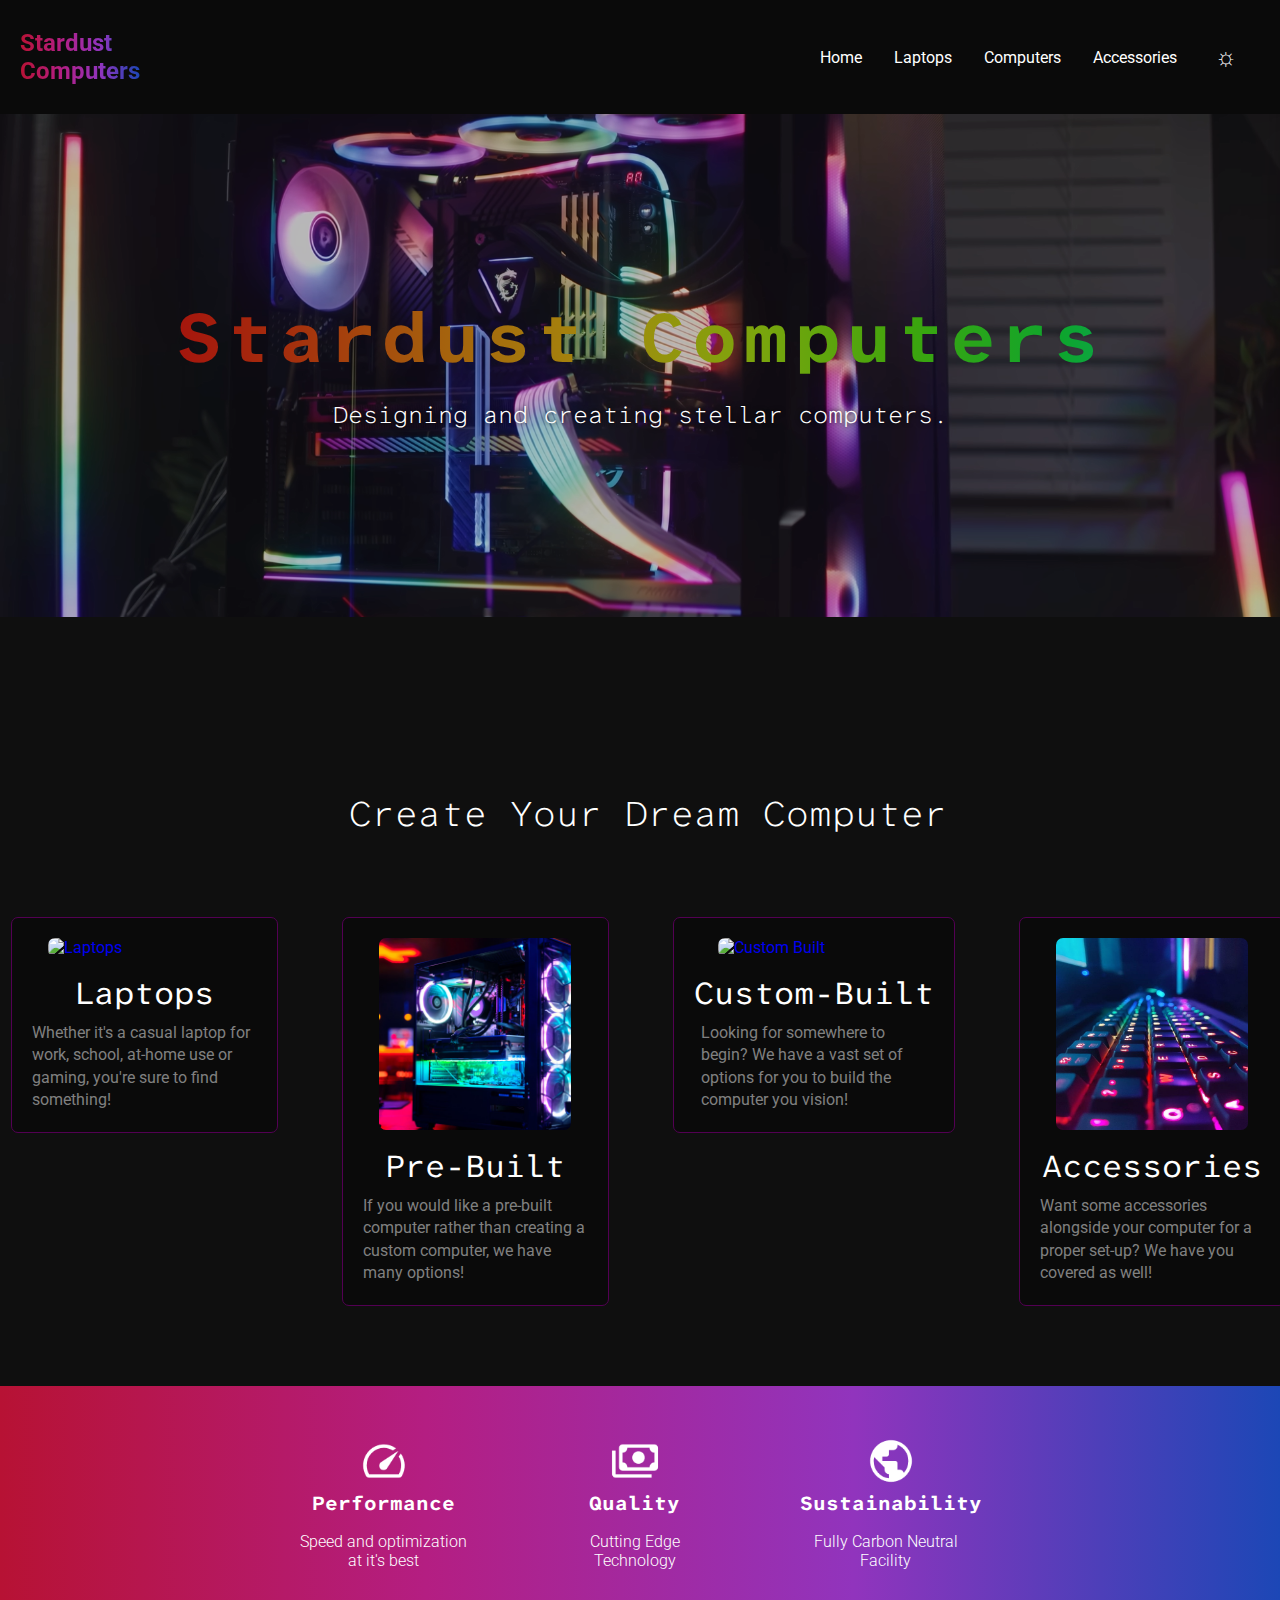
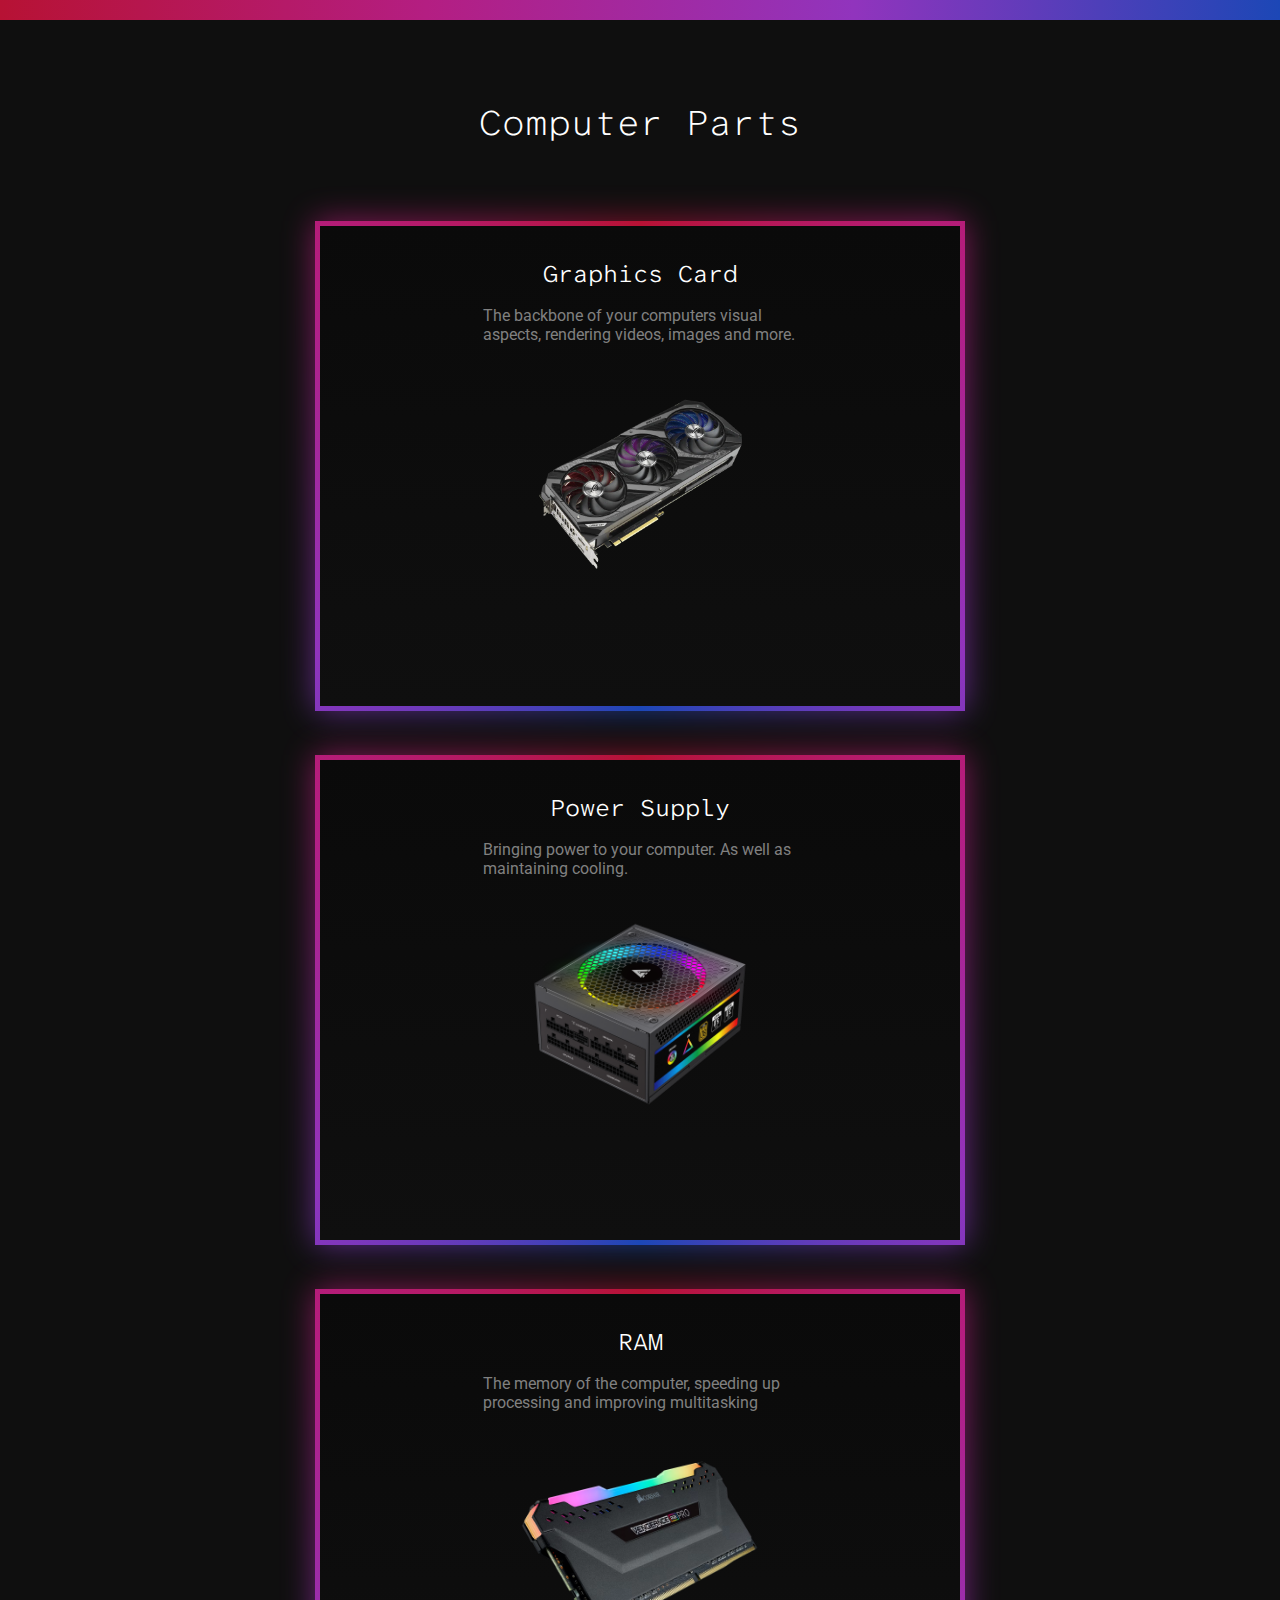
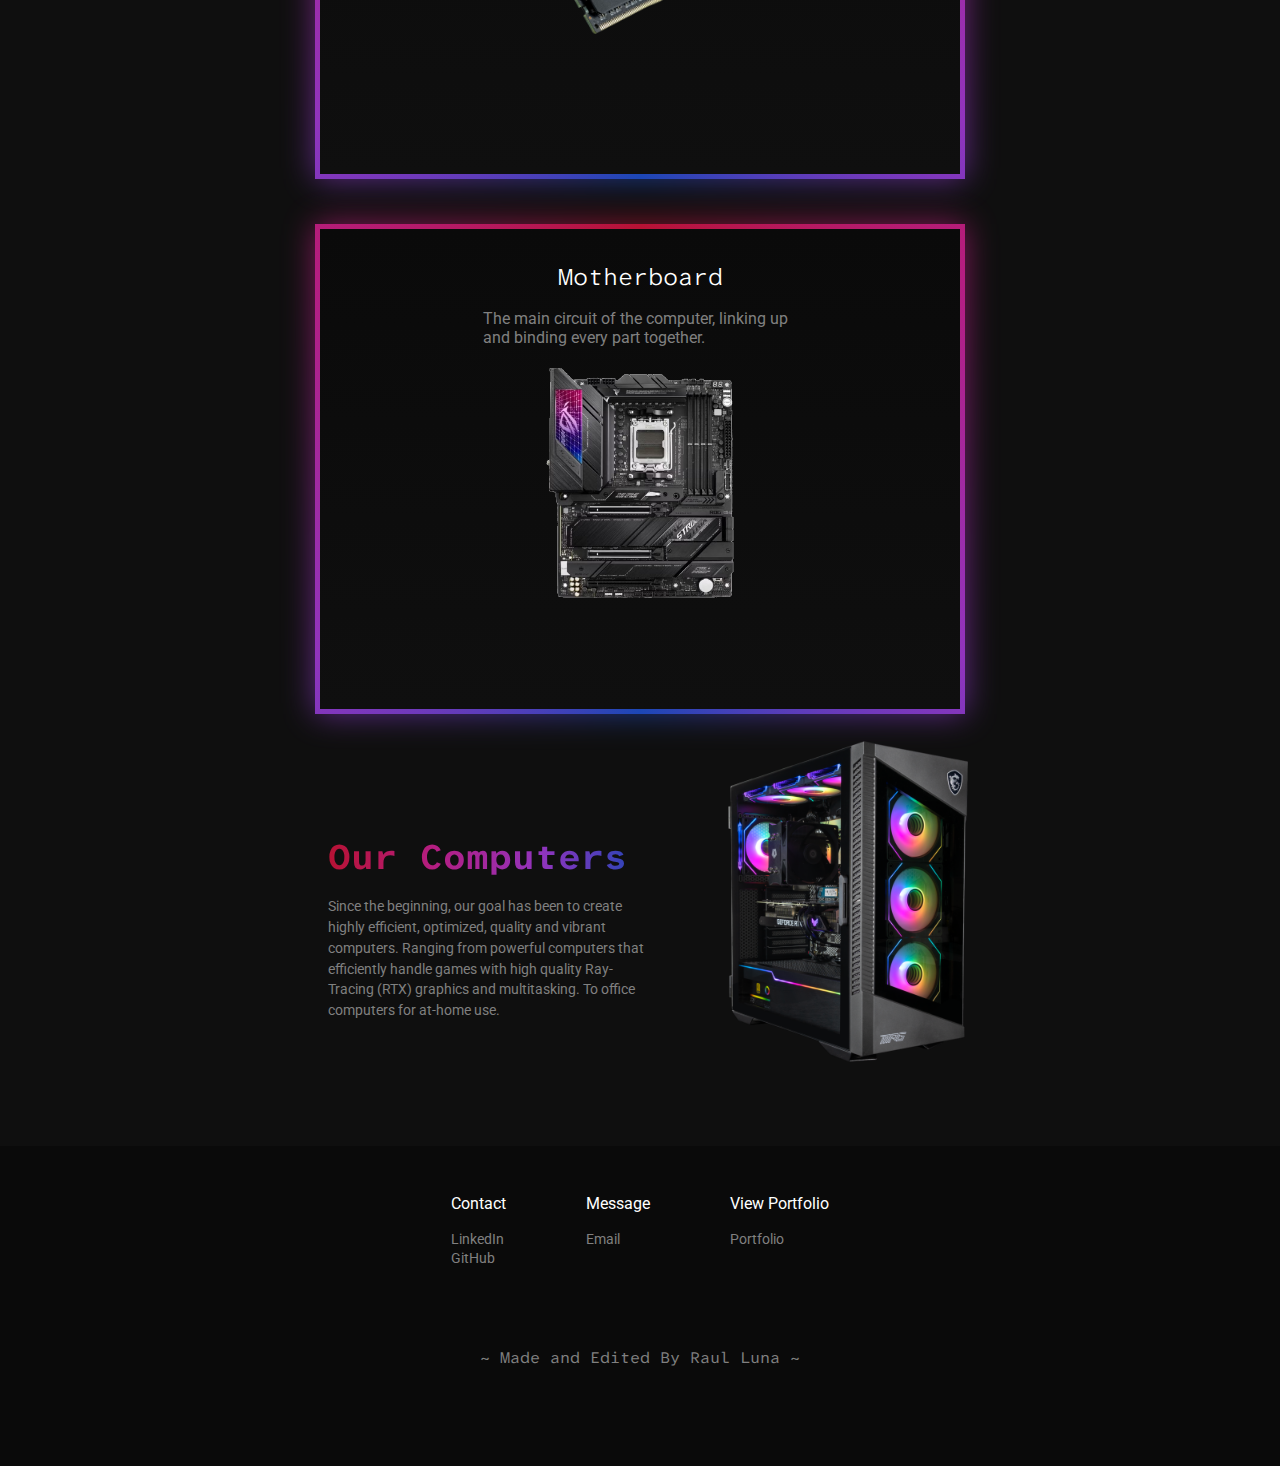
==== index.html @ 7d486e7d "Update index.html" ====
<!DOCTYPE html>
<html lang="en">
<head>
    <meta charset="UTF-8">
    <meta name="viewport" content="width=device-width, initial-scale=1.0">
    <title>Stardust Computers - Home</title>
    <link rel="icon" href="images/stardustLogo.png">
    <link rel="stylesheet" href="stylesheets/style.css">
    <link rel="stylesheet" href="stylesheets/mobile-nav.css">
    <link rel="stylesheet" href="stylesheets/header.css">
    <link rel="stylesheet" href="stylesheets/hero.css">
    <link rel="stylesheet" href="stylesheets/parts.css">
    <link rel="stylesheet" href="stylesheets/create.css">
    <link rel="stylesheet" href="stylesheets/preview.css">
    <link rel="stylesheet" href="stylesheets/footer.css">
</head>
<body>
    <header class="header">
        <h1 class="txt-rgb" id="header-title">Stardust<br>Computers</h1>
        <nav class="navbar">
            <ul class="header-menu">
                <li><a class="header-link" href="index.html">Home</a></li>
                <li><a class="header-link" href="laptops.html">Laptops</a></li>
                <li><a class="header-link" href="computers.html">Computers</a></li>
                <li><a class="header-link" href="accessories.html">Accessories</a></li>
                <li title="Change Theme!">
                    <button class="theme-toggle" id="sun">☼</button>
                </li>
            </ul>
            <button id="header-bars" class="remove-btn">☰</button>
        </nav>
    </header> 
    <!-- Movile Navigation -->
    <div id="mobile-nav">
        <nav>
            <ul id="mobile-nav-menu">
                <li><a class="mobile-link" href="index.html">Home</a></li><hr>
                <li><a class="mobile-link" href="laptops.html">Laptops</a></li><hr>
                <li><a class="mobile-link" href="computers.html">Computers</a></li><hr>
                <li><a class="mobile-link" href="accessories.html">Accessories</a></li>
                <hr>
                <li title="Change Theme!">
                    <button class="theme-toggle" id="sun"><svg
                    xmlns="http://www.w3.org/2000/svg" height="40px" viewBox="0 -960
                    960 960" width="40px" fill="#797979"><path
                    d="M446.67-806.67V-920h66.66v113.33h-66.66Zm0
                    766.67v-113.33h66.66V-40h-66.66Zm360-406.67v-66.66H920v66.66H806.67Zm-766.67
                    0v-66.66h113.33v66.66H40Zm704-250.66-47.33-47.34 67.33-68
                    48 48-68 67.34Zm-548 550-48-48 68-67.34 47.33 47.34-67.33 68Zm568
                    0-67.33-68L744-262.67l68 67.34-48 48Zm-548-550-68-67.34 48-48 67.33
                    68L216-697.33ZM479.88-250Q384-250 317-317.12t-67-163Q250-576
                    317.12-643t163-67Q576-710 643-642.88t67 163Q710-384 642.88-317t-163
                    67Zm.08-66.67q68.37 0 115.87-47.45 47.5-47.46 47.5-115.84
                    0-68.37-47.45-115.87-47.46-47.5-115.84-47.5-68.37 0-115.87 47.45-47.5
                    47.46-47.5 115.84 0 68.37 47.45 115.87 47.46 47.5 115.84
                    47.5ZM480-480Z"/></svg></button>
                </li>
            </ul>
        </nav>
    </div>
    <!-- End of Movile Navigation -->
    <main>
        <section class="hero">
            <div class="img-container">
                <img id="hero-img" src="images/stardustHeroBg.png"
                src="Stardust Hero Background">
                <h1 id="hero-title" class="txt-rgb">Stardust Computers</h1> 
            </div>
            <h3 id="hero-desc">Designing and creating stellar computers.</h3>
        </section>
        <section class="create container section">
            <h1 id="create-title">Create Your Dream Computer</h1>
            <div class="create-container">
                <a class="links" href="laptops.html">
                    <div class="create-cards">
                        <img class="create-img" src="images/laptops.png" alt="Laptops">
                        <h1 class="create-title">Laptops</h1>
                        <p class="create-desc">Whether it's a casual laptop for work,
                        school, at-home use or gaming, you're sure to find something!</p>
                    </div>
                </a>
                <a class="links" href="computers.html">
                    <div class="create-cards">
                        <img class="create-img" src="images/prebuilts.jpg" alt="Pre
                        Builts">
                        <h1 class="create-title">Pre-Built</h1>
                        <p class="create-desc">If you would like a pre-built computer
                        rather than creating a custom computer, we have many options!
                        </p>
                    </div>
                </a>
                <a class="links" href="computers.html">
                    <div class="create-cards">
                        <img class="create-img" src="images/customBuilt.png"
                        alt="Custom Built">
                        <h1 class="create-title">Custom-Built</h1>
                        <p class="create-desc">Looking for somewhere to begin? We have a
                        vast set of options for you to build the computer you vision!
                        </p>
                    </div>
                </a>
                <a class="links" href="accessories.html">
                    <div class="create-cards">
                        <img class="create-img" src="images/accessories.jpg"
                        alt="Accessories">
                        <h1 class="create-title">Accessories</h1>
                        <p class="create-desc">Want some accessories alongside your
                        computer for a proper set-up? We have you covered as well!
                        </p>
                    </div>
                </a>
            </div>
        </section>
        <div class="rbg-bar">
            <div class="rgb-container">
                <img src="icons/speed_35dp_WHITE_FILL0_wght400_GRAD0_opsz40.png"
                alt="Speed Icon">
                <h1 class="rgb-bar-title">Performance</h1>
                <p class="rgb-bar-desc">Speed and optimization at it's best</p>
            </div>
            <div class="rgb-container">
                <img src="icons/payments_35dp_WHITE_FILL0_wght400_GRAD0_opsz40.png"
                alt="Dollars Icon">
                <h1 class="rgb-bar-title">Quality</h1>
                <p class="rgb-bar-desc">Cutting Edge Technology</p>
            </div>
            <div class="rgb-container">
                <img src="icons/public_35dp_WHITE_FILL0_wght400_GRAD0_opsz40.png"
                alt="Earth Icon">
                <h1 class="rgb-bar-title">Sustainability</h1>
                <p class="rgb-bar-desc">Fully Carbon Neutral Facility</p>
            </div>
        </div>
        <h1 id="parts-title">Computer Parts</h1>
        <div class="center">
            <div id="parts-container">
                <div class="card" id="card-one"> 
                    <div class="parts-cards">
                        <h1 class="parts-titles">Graphics Card</h1>
                        <p class="parts-descr">The backbone of your computers visual
                        aspects, rendering videos, images and more.</p>
                        <img class="home-img" src="images/homeGraphicsCard.png" alt="Home
                        Graphics Card">
                    </div>        
                </div>
                <div class="card" id="card-two"> 
                    <div class="parts-cards">
                        <h1 class="parts-titles">Power Supply</h1>
                        <p class="parts-descr">Bringing power to your computer. As well
                        as maintaining cooling.</p>
                        <img class="home-img" src="images/homePowerSupply.png" alt="Home
                        Power Supply">
                    </div>
                </div>
                <div class="card" id="card-three"> 
                    <div class="parts-cards">
                        <h1 class="parts-titles">RAM</h1>
                        <p class="parts-descr">The memory of the computer, speeding up
                        processing and improving multitasking</p>
                        <img class="home-img" src="images/homeRam.png" alt="Home Ram">
                    </div>
                </div>
                <div class="card" id="card-four">
                    <div class="parts-cards">
                        <h1 class="parts-titles">Motherboard</h1>
                        <p class="parts-descr">The main circuit of the computer, linking
                        up and binding every part together.</p>
                        <img class="home-img" src="images/homeMotherboard.png" alt="Home
                        Graphics Card">
                    </div>
                </div>
            </div>
        </div>
        <section class="preview container section">
            <div id="preview-center">
                <div>
                    <h1 id="preview-title" class="txt-rgb">Our Computers</h1>
                    <p id="preview-desc">Since the beginning, our goal has been to create
                    highly efficient, optimized, quality and vibrant computers. Ranging
                    from powerful computers that efficiently handle games with high
                    quality Ray-Tracing (RTX) graphics and multitasking. To office
                    computers for at-home use.
                    </p>
                </div>
                <div id="three">
                    <img id="pc-preview" src="images/preBuiltPC2.png" alt="Startdust PC">
                </div>
            </div>
        </section>
    </main>
    <footer class="footer section">
        <div id="footer-container">
            <div class="footer-links">
                <h1 id="footer-title">Contact</h1>
                <a class="link" href="https://www.linkedin.com/in/raul-luna-249325329/"
                target="_blank">
                LinkedIn</a><br>
                <a class="link" href="https://github.com/Nero1889" target="_blank">
                GitHub</a><br>
            </div>
            <div class="footer-links">
                <h1 id="footer-title">Message</h1>
                <a class="link" href="mailto:mceclipse1889@gmail.com">Email</a>
            </div>
            <div class="footer-links">
                <h1 id="footer-title">View Portfolio</h1>
                <a class="link" href="https://nero1889.github.io/Personal-Portfolio/" 
                target="_blank">
                Portfolio</a>
            </div>
        </div>
        <h1 id="footer-creator">~ Made and Edited By Raul Luna ~</h1>
        <script src="js-docs/main.js"></script>
    </footer>
</body>
</html>
---- stylesheets/style.css ----
@import url('https://fonts.googleapis.com/css2?family=Comfortaa:wght@300..700&family=Dosis:wght@200..800&family=Press+Start+2P&family=Roboto:ital,wght@0,100;0,300;0,400;0,500;0,700;0,900;1,100;1,300;1,400;1,500;1,700;1,900&display=swap');
@import url('https://fonts.googleapis.com/css2?family=Anton&family=Atkinson+Hyperlegible+Mono:ital,wght@0,200..800;1,200..800&family=Comfortaa:wght@300..700&family=DM+Serif+Text:ital@0;1&family=Dosis:wght@200..800&family=Montserrat:ital,wght@0,100..900;1,100..900&family=Poppins:ital,wght@0,100;0,200;0,300;0,400;0,500;0,600;0,700;0,800;0,900;1,100;1,200;1,300;1,400;1,500;1,600;1,700;1,800;1,900&family=Press+Start+2P&family=Roboto+Condensed:ital,wght@0,100..900;1,100..900&family=Roboto:ital,wght@0,100;0,300;0,400;0,500;0,700;0,900;1,100;1,300;1,400;1,500;1,700;1,900&display=swap');
* {
    margin: 0;
}
:root {
    /* Color Theme */
    --txt: white;
    --drk-bg-color: #0f0f0f;
    --card: #0a0a0a;
    
    /* Sizes */
    --size-xss: 0.5rem;
    --size-xs: 0.75rem;
    --size-sm: 0.875rem;
    --size-base: 1rem;
    --size-lg: 1.125rem;
    --size-xl: 1.25rem;
    --size-2xl: 1.5rem;
    --size-3xl: 1.875rem;
    --size-4xl: 2.25rem;
    --size-5xl: 3rem;
    --size-6xl: 3.75rem;
    --size-7xl: 4.5rem;
    --size-8xl: 6rem;
    --size-9xl: 8rem;
    --size-10xl: 10rem;
}
.light-mode {
    --drk-bg-color: #f0f0f0;
    --txt: #0f0f0f;
    --card: white;
}
html {
    scroll-behavior: smooth;
}
body {
    background-color: var(--drk-bg-color);
    font-family: "Roboto", Arial, Helvetica, sans-serif;
    color: var(--primary-txt);
}
.search-engine {
    padding: 7px;
    border-radius: 25px;
    border: none;
    margin-top: 2rem;
}
img, picture, video, canvas, svg {
    max-width: 100%;
    user-select: none;
}
.container {
    width: 100%;
    margin-left: auto;
    margin-right: auto;
    padding-left: 0.5rem;
    padding-right: 0.5rem;
    /* border: 1px solid #b71234; */
    /* The CSS rule above is ONLY for
    viewing the container class! */
}
.section {
    margin-top: 5rem;
}
.txt-rgb {
    background: linear-gradient(to right, #b71234,
    #b41e82, #9134bd, #1c47b6, #9134bd, #b41e82,
    #b71234);
    background-size: 200%;
    background-clip: text;
    -webkit-background-clip: text;
    -webkit-text-fill-color: transparent;
    animation: txt-rgb 5.5s linear infinite;
}
.remove-btn {
    display: block;
    background-color: transparent;
    border: none;
}
.search-engine-container {
    display: flex;
    align-items: center;
    justify-content: center;
}
#keywords {
    text-align: center;
    color: var(--txt);
    font-family: Atkinson Hyperlegible Mono, Arial;
    margin-top: 1rem;
    font-size: var(--size-xs);
}
hr {
    border-color: grey;
    margin: 0 auto;
    margin-top: 2rem;
}
.sub-items-title {
    color: var(--txt);
    text-align: center;
    font-weight: normal;
    margin-top: 1rem;
    font-family: Atkinson Hyperlegible Mono, Arial;
    font-size: var(--size-3xl);
    margin-top: 5rem;
}
.store-container {
    margin-top: 5rem;
    display: flex;
    justify-content: center;
    flex-wrap: wrap;
    gap: 5rem;
}
.item {
    background-color: var(--card);
    padding: 20px;
    border-radius: 7px;
    display: flex;
    flex-direction: column;
}
.item.hidden {
    display: none;
}
.parts.hidden {
    display: none;
}
.item-img {
    height: 150px;
}
.center-img {
    display: flex;
    justify-content: center;
}
.item-title {
    color: var(--txt);
    font-size: var(--size-xl);
    margin-top: 1rem;
    width: 17ch;
}
.item-desc {
    margin-top: .5rem;
    color: grey;
    width: 32ch;
    font-size: var(--size-sm);
    margin-bottom: 1rem;
}
.purchase-container {
    display: flex;
    align-items: center;
    justify-content: space-between;
    margin-top: auto;
}
.item-price {
    color: var(--txt);
}
.buy {
    border: none;
    background: linear-gradient(to right, #b71234,
    #b41e82, #9134bd, #1c47b6);
    color: white;
    padding: 7px 20px;
    border-radius: 7px;
    cursor: pointer;
    transition: .2s box-shadow;
}
.buy:hover {
    box-shadow: 0 0 12px #b41e82;
}
#no-results {
    display: none;
    text-align: center;
    margin-top: 25px;
    color: white;
    font-size: var(--size-10xl);
}
#no-results .visible {
    display: block;
}
.parts {
    background-color: var(--card);
    padding: 20px;
    border-radius: 7px;
    display: flex;
    flex-direction: column;
    width: 200px; 
}
.parts-img {
    height: 150px;
    width: 150px;
    margin-top: 1rem;
}
.parts-desc {
    margin-top: .5rem;
    color: grey;
    width: 25ch;
    font-size: var(--size-sm);
    margin-bottom: 1rem;
}
.center {
    display: flex;
    align-items: center;
    justify-content: center;
}
.home {
    border: 1px solid #b71234;
}
@keyframes txt-rgb {
    to {
        background-position: 200%;
    }
}
@property --angle {
    syntax: "<angle>";
    initial-value: 0deg;
    inherits: false;
}
@keyframes rgb-border {
    from {
        --angle: 0deg
    } to {
        --angle: 360deg;
    }
}

/* xxs = (extra extra small) */
@media (min-width: 320px) {
    .container {
        max-width: 320px;
    }
    .section {
        margin-top: 5rem;
    }
    .search-engine {
        width: 15rem;
    }
    hr {
        width: 250px;
    }
}

/* xs = (extra small) */
@media (min-width: 475px) {
    .container {
        max-width: 475px;
    }
    .section {
        margin-top: 5rem;
    }
}

/* sm = (small) */
@media (min-width: 640px) {
    .container {
        max-width: 640px;
    }
    .section {
        margin-top: 5rem;
    }
}

/* md = (medium) */
@media (min-width: 768px) {
    .container {
        max-width: 768px;
    }
    .section {
        margin-top: 5rem;
    }
    .search-engine {
        width: 20rem;
    }
    hr {
        width: 500px;
    }
}

/* lg = (large) */
@media (min-width: 1024px) {
    .container {
        max-width: 1024px;
    }
}

/* xl = (extra large) */
@media (min-width: 1280px) {
    .container {
        max-width: 1280px;
    }
    .section {
        margin-top: 5rem;
    }
}

/* 2xl = (two extra large) */
@media (min-width: 1536px) {
    .container {
        max-width: 1526px;
    }
    .section {
        margin-top: 5rem;
    }
}
---- stylesheets/mobile-nav.css ----
#mobile-nav {
    position: fixed;
    top: 0;
    left: 0;
    z-index: 999;
    width: 100%;
    height: 100%;
    background-color: var(--bg-color);
    display: none;
    justify-content: center;
    align-items: center;
    text-align: center;
}
#mobile-nav-menu {
    list-style: none;
    display: flex;
    flex-direction: column;
    justify-content: center;
    gap: 1rem;
}
#mobile-nav-menu hr {
    width: 255px;
}
.mobile-link {
   font-size: var(--size-xl); 
   text-decoration: none;
   color: var(--txt);
   font-weight: 700;
}
#mobile-nav #sun {
    color: var(--txt);
    font-size: var(--size-3xl);
    font-weight: 700;
    margin: 0;
}
---- stylesheets/header.css ----
#header-title {
    position: absolute;
    color: white;
    font-size: var(--size-xl);
}
.header {
    position: fixed;
    display: flex;
    justify-content: flex-end;
    align-items: center;
    padding-top: 2rem;
    padding-bottom: 2rem;
    background-color: var(--drk-txt);
    width: 100%;
    height: 50px;
    z-index: 9999;
    background-color: #0a0a0a;
    top: 0;
}
.header-menu {
    display: none;
}
#header-bars {
    color: white;
    font-size: var(--size-3xl);
    margin-right: 20px;
}

.header-link:hover, #sun:hover {
    background: linear-gradient(to right, #b71234,
    #b41e82, #9134bd, #1c47b6);
    background-size: 100%;
    background-clip: text;
    -webkit-background-clip: text;
    -webkit-text-fill-color: transparent;
    transition: background-position 1s ease-in-out;
}
#sun {
    font-size: var(--size-2xl);
    background-color: transparent;
    border: none;
    color: white;
    transition: color .2s;
    margin-right: 30px;
}

/* xxs = (extra extra small) */
@media (min-width: 320px) {
    #header-title {
        left: 0;
        margin-left: 20px;
    }
}

/* md = (medium) */
@media (min-width: 768px) {
    .navbar {
        width: 500px;
    }
    #header-title {
        font-size: var(--size-2xl);
    }
    .header-menu {
        display: flex;
        align-items: center;
        list-style: none;
        gap: 2em;
    }
    .header-link {
        font-size: var(--size-base);
        text-decoration: none;
        color: white;
        transition: color .2s;
    }
    #header-bars {
        display: none;
    }
}
---- stylesheets/hero.css ----
.hero {
    display: flex;
    flex-direction: column;
    align-items: center;
}
.img-container {
    position: relative;
    display: inline-block;
}
#hero-img {
    display: block;
    width: 100%; 
    margin-top: 114px;
    opacity: 80%;
    z-index: -1;
}
.image-container, #hero-title {
    position: absolute;
    top: 55%;
    left: 50%;
    transform: translate(-50%, -50%);
}
.image-container, #hero-est {
    position: absolute;
    margin-top: -5%;
    left: 50%;
    transform: translate(-50%, -50%);
    font-size: var(--size-xs);
    text-shadow: 0 0 15px rgba(0, 0, 0, 0.445);
    color: var(--drk-txt);
}
#hero-title {
    background: linear-gradient(to right, #a50d0d,
    #a5300d, #a5630d, #a5890d, #7ca50d,
    #3da50d, #0da52e, #0da57f, #0d87a5,
    #0d42a5, #290da5, #5c0da5, #a00da5,
    #a50d0d);
    background-size: 200%;
    background-clip: text;
    -webkit-background-clip: text;
    -webkit-text-fill-color: transparent;
    text-align: center;
    font-family: Atkinson Hyperlegible Mono, Arial;
}
#hero-desc {
    color: white;
    font-family: Atkinson Hyperlegible Mono, Arial;
    font-weight: 100;
    text-shadow: 0 0 5px black;
}

/* xxs = (extra extra small)  */
@media (min-width: 320px) {
    #hero-title {
        font-size: var(--size-2xl);
        margin-top: 2rem;
        line-height: 1.5rem;
        letter-spacing: .1rem;
    }
    #hero-desc {
        font-size: var(--size-xs);
        text-align: center;
        width: 25ch;
        margin-top: -15%;
        z-index: 1;
    }
}

/* xs = (extra small) */
@media (min-width: 475px) {
    #hero-title {
        font-size: var(--size-3xl);
        line-height: 1.9rem;
    }
    #hero-desc {
        font-size: var(--size-sm);
    }
} 

/* sm = (small) */
@media (min-width: 640px) {
    #hero-title {
        font-size: var(--size-4xl);
        line-height: 2.3rem;
        letter-spacing: .35rem;
        margin-top: 2rem;
        width: 590px;
    }
    #hero-desc {
        font-size: var(--size-base);
        width: 55ch;
    }
}

/* lg = (large) */
@media (min-width: 1024px) {
    #hero-title {
        font-size: var(--size-5xl);
        line-height: 3.5rem;
        width: 1000px;
    }
    #hero-desc {
        font-size: var(--size-xl);
    }
} 

/* xl = (extra large) */
@media (min-width: 1280px) {
    #hero-title {
        font-size: var(--size-7xl);
        line-height: 4.7rem;
        margin-top: 0rem;
    }
    #hero-desc {
        font-size: var(--size-2xl);
        margin-top: -17%;
    }
}
---- stylesheets/parts.css ----
.parts {
    margin-top: 15rem;
    display: flex;
    align-items: center;
    justify-content: center;
    flex-direction: column;
}
#parts-title {
    color: var(--txt);
    text-align: center;
    font-size: 2.5rem;
    font-family: Atkinson Hyperlegible Mono, Arial;
    font-weight: 100;
    margin-top: 5rem;
}
.rbg-bar, .rgb-bar2 { /* ===================================================== */
    position: relative;                                                   /**/
    width: 100%;                                                         /**/
    background-color: white;                                         /**/
    height: auto;                                                    /**/
    margin-top: 5rem;                                              /**/
    display: flex;                                               /**/
    align-items: center;                                       /**/
    justify-content: center;                                 /**/
    flex-wrap: wrap;                                       /**/
} /* ===================================================== */
.rbg-bar::before {
    content: "";
    position: absolute;
    inset: 0;
    background: linear-gradient(to right, #b71234,
    #b41e82, #9134bd, #1c47b6, #9134bd,
    #b41e82, #b71234);
    animation: txt-rgb 2s linear infinite;
    background-size: 200%;
} /* ===================================================== */
.rbg-bar2::before {                                      /**/
    content: "";                                         /**/
    position: absolute;                                  /**/
    inset: 0;                                            /**/
    background: linear-gradient(to right, #a50d0d,     /**/
    #a5300d, #a5630d, #a5890d, #7ca50d,         /**/
    #3da50d, #0da52e, #0da57f, #0d87a5,         /**/
    #0d42a5, #290da5, #5c0da5, #a00da5,         /**/
    #a50d0d);                                         /**/
    animation: txt-rgb 2s linear infinite;              /**/
    background-size: 200%;                              /**/
    height: 1rem;    
    margin-top: 230rem;                                   /**/                               /**/
} /* ===================================================== */
.rgb-container {
    position: relative;
    color: white;
    text-align: center;
}
.rgb-container img {
    width: 50px;
}
.rgb-bar-title {
    font-size: var(--size-xl);
    font-family: Atkinson Hyperlegible Mono, Arial;
}
.rgb-bar-desc {
    font-size: var(--size-base);
    font-weight: 300;
    width: 19ch;
    margin-top: 1rem;
}
#parts-container {
    width: 103rem;
    margin-top: 5rem;
    display: flex;
    flex-direction: row;
    align-items: flex-end;
    justify-content: space-around;
    flex-wrap: wrap;
    row-gap: 1.5rem;
}
.parts-cards {
    display: flex;
    flex-direction: column;
    align-items: center;
    z-index: -1;
    background: linear-gradient(var(--card), #0f0f0f);
}
.card {
    margin: 0 auto;
    position: relative;
}
@property --angle {
    syntax: "<angle>";
    initial-value: 0deg;
    inherits: false;
}
.card::after, .card::before {
    content: "";
    position: absolute;
    width: 100%;
    height: 100%;
    background-image: conic-gradient(from var(--angle),
    #b71234, #b41e82, #9134bd, #1c47b6,
    #9134bd, #b41e82, #b71234);
    top: 50%;
    left: 50%;
    translate: -50% -50%;
    z-index: -1;
    padding: 5px;
    animation: 7s spin linear infinite;
}
.card::before {
    filter: blur(1rem);
    opacity: 70%;
}
@keyframes spin {
    from {
        --angle: 0deg;
    } to {
        --angle: 360deg;
    }
}
.parts-titles {
    color: var(--txt);
    text-align: center;
    font-family: Atkinson Hyperlegible Mono, Arial;
    font-weight: 300;
    margin-top: 2rem;
}
.parts-descr {
    color: grey;
    font-size: var(--size-base);
    text-align: center;
    margin-top: 1rem;
    font-weight: normal;
    font-family: "Roboto";
}
.home-img {
    z-index: 10;
    margin-top: 1rem;
}

/* xxs = (extra extra small) */
@media (min-width: 320px) {
    .rbg-bar {
        gap: 1rem;
        padding-top: 50px;
        padding-bottom: 50px;
    }
    #parts-title {
        font-size: var(--size-3xl);
    }
    #parts-container {
        gap: 3.4rem;
    }
    .parts-cards {
        width: 20rem;
        height: 30rem;
    }
    .parts-titles {
        font-size: var(--size-xl);
    }
    .parts-descr {
        font-size: var(--size-sm);
        width: 35ch;
        text-align: left;
    }
    .home-img {
        width: 15rem;
    }
}

/* sm = (small) */
@media (min-width: 640px) {
    #parts-title {
        font-size: var(--size-3xl);
    }
}

/* md = (medium) */
@media (min-width: 768px) {
    .rbg-bar {
        gap: 5rem;
    }
    .parts-titles {
        font-size: var(--size-2xl);
    }
    .parts-descr {
        font-size: var(--size-base);
        width: 35ch;
        text-align: left;
    }
    .parts-cards {
        width: 25rem;
    }
}

/* xl = (extra large) */
@media (min-width: 1280px) {
    #parts-title {
        font-size: var(--size-4xl);
    }
    .parts-cards {
        width: 40rem;
    }
}

/* 2xl = (two extra large) */
@media (min-width: 1536px) {
    .rbg-bar {
        gap: 10rem;
        padding-top: 50px;
        padding-bottom: 50px;
    }
    #parts-container {
        gap: 2.5rem;
    }
    .parts-titles {
        font-size: var(--size-3xl);
    }
    .parts-descr {
        width: 40ch;
        text-align: center;
    }
    .parts-cards {
        width: 50rem;
    }
    .home-img {
        width: 20rem;
    }
}
---- stylesheets/create.css ----
.create {
    margin-top: 25rem;
}
#create-title {
    color: var(--txt);
    text-align: center;
    font-size: 2.5rem;
    font-family: Atkinson Hyperlegible Mono, Arial;
    font-weight: 100;
    margin-top: -2rem;
    margin-bottom: 4.5rem;
}
.links {
    cursor: pointer;
    text-decoration: none;
}
.create-container {
    margin-top: 2.5rem;
    display: flex;
    flex-wrap: wrap;
    justify-content: center;
    gap: 4rem;
}
.create-cards {
    background-color: #0a0a0a;
    padding: 20px;
    display: flex;
    flex-direction: column;
    align-items: center;
    border: 1px solid #530053;
    border-radius: 7px;
    transition: transform .3s;
}
.create-cards:hover {
    border: 1px solid #770053;
    transform: translateY(-6px);
}
.create-img {
    width: 12rem;
    border-radius: 7px;
}
.create-title {
    font-family: Atkinson Hyperlegible Mono, Arial;
    color: white;
    text-align: center;
    font-weight: normal;
    margin-top: 1rem;
}
.create-desc {
    color: grey;
    width: 25ch;
    margin-top: .5rem;
    font-size: var(--size-xm);
    line-height: 1.4rem;
}

/* xxs = (extra extra small) */
@media (min-width: 320px) {
    #create-title {
        font-size: var(--size-2xl);
        margin-top: -17rem;
    }
}

/* sm = (small) */
@media (min-width: 640px) {
    #create-title {
        font-size: var(--size-3xl);
        margin-top: -15rem;
    }
}

/* md = (medium) */
@media (min-width: 768px) {
    #create-title {
        margin-top: -12rem;
    }
}
/* xl = (extra large) */
@media (min-width: 1280px) {
    #create-title {
        font-size: var(--size-4xl);
        margin-top: -2.5rem;
        margin-bottom: 5rem;
    }
}
---- stylesheets/preview.css ----
#preview-center {
    display: flex;
    align-items: center;
    justify-content: center;
    gap: 5rem;
    flex-wrap: wrap;
    margin-top: 5rem;
}
#preview-title, #preview-desc {
    color: white;
}
#preview-title {
    font-family: Atkinson Hyperlegible Mono, Arial;
}
#preview-desc {
    margin-top: 1rem;
    color: grey;
}

/* xxs = (extra extra small) */
@media (min-width: 320px) {
    #preview-title {
        font-size: var(--size-2xl);
        text-align: center;
    }
    #preview-desc {
        font-size: var(--size-xs);
        line-height: 1.2rem;
        width: 40ch;
    }
    #pc-preview {
        width: 10rem;
        margin-top: -3rem;
    }
}

/* sm = (small) */
@media (min-width: 640px) {
    #preview-title {
        font-size: var(--size-3xl);
    }
    #preview-desc {
        font-size: var(--size-sm);
        width: 60ch;
        line-height: 1.3rem;
    }
    #pc-preview {
        width: 15rem;
    }
}

/* md = (medium) */
@media (min-width: 768px) {
    #preview-title {
        font-size: var(--size-4xl);
        text-align: left;
    }
    #preview-desc {
        width: 40ch;
    }
}

/* 2xl = (two extra large) */
@media (min-width: 1536px) {
    #preview-title {
        font-size: var(--size-5xl);
    }
    #preview-desc {
        font-size: var(--size-base);
        line-height: 1.5rem;
        width: 60ch;
    }
    #pc-preview {
        margin-top: 0rem;
        width: 22rem;
    }
}
---- stylesheets/footer.css ----
.footer {
    background-color: var(--card);
    height: 20rem;
}
#footer-container {
    display: flex;
    align-items: start;
    justify-content: center;
    color: var(--txt);
}
.footer-links {
    margin-top: 3rem;
}
#footer-title {
    font-size: var(--size-base);
    font-weight: normal;
    margin-bottom: 1rem;
}
.link {
    color: grey;
    text-decoration: none;
    font-size: var(--size-sm);
}
.link:hover {
    color: #afafaf;
}
#footer-creator {
    color: grey;
    text-align: center;
    margin-top: 5rem;
    font-family: Atkinson Hyperlegible Mono, Arial;
    font-weight: normal;
}

/* xxs = (extra extra small) */
@media (min-width: 320px) {
    #footer-container {
        gap: 2rem;
    }
    #footer-creator {
        font-size: var(--size-xs);
    }
}

/* sm = (small) */
@media (min-width: 640px) {
    #footer-creator {
        font-size: var(--size-sm);
    }
}

/* xl = (extra large) */
@media (min-width: 1280px) {
    #footer-container {
        gap: 5rem;
    }
    #footer-creator {
        font-size: var(--size-base);
    }
}
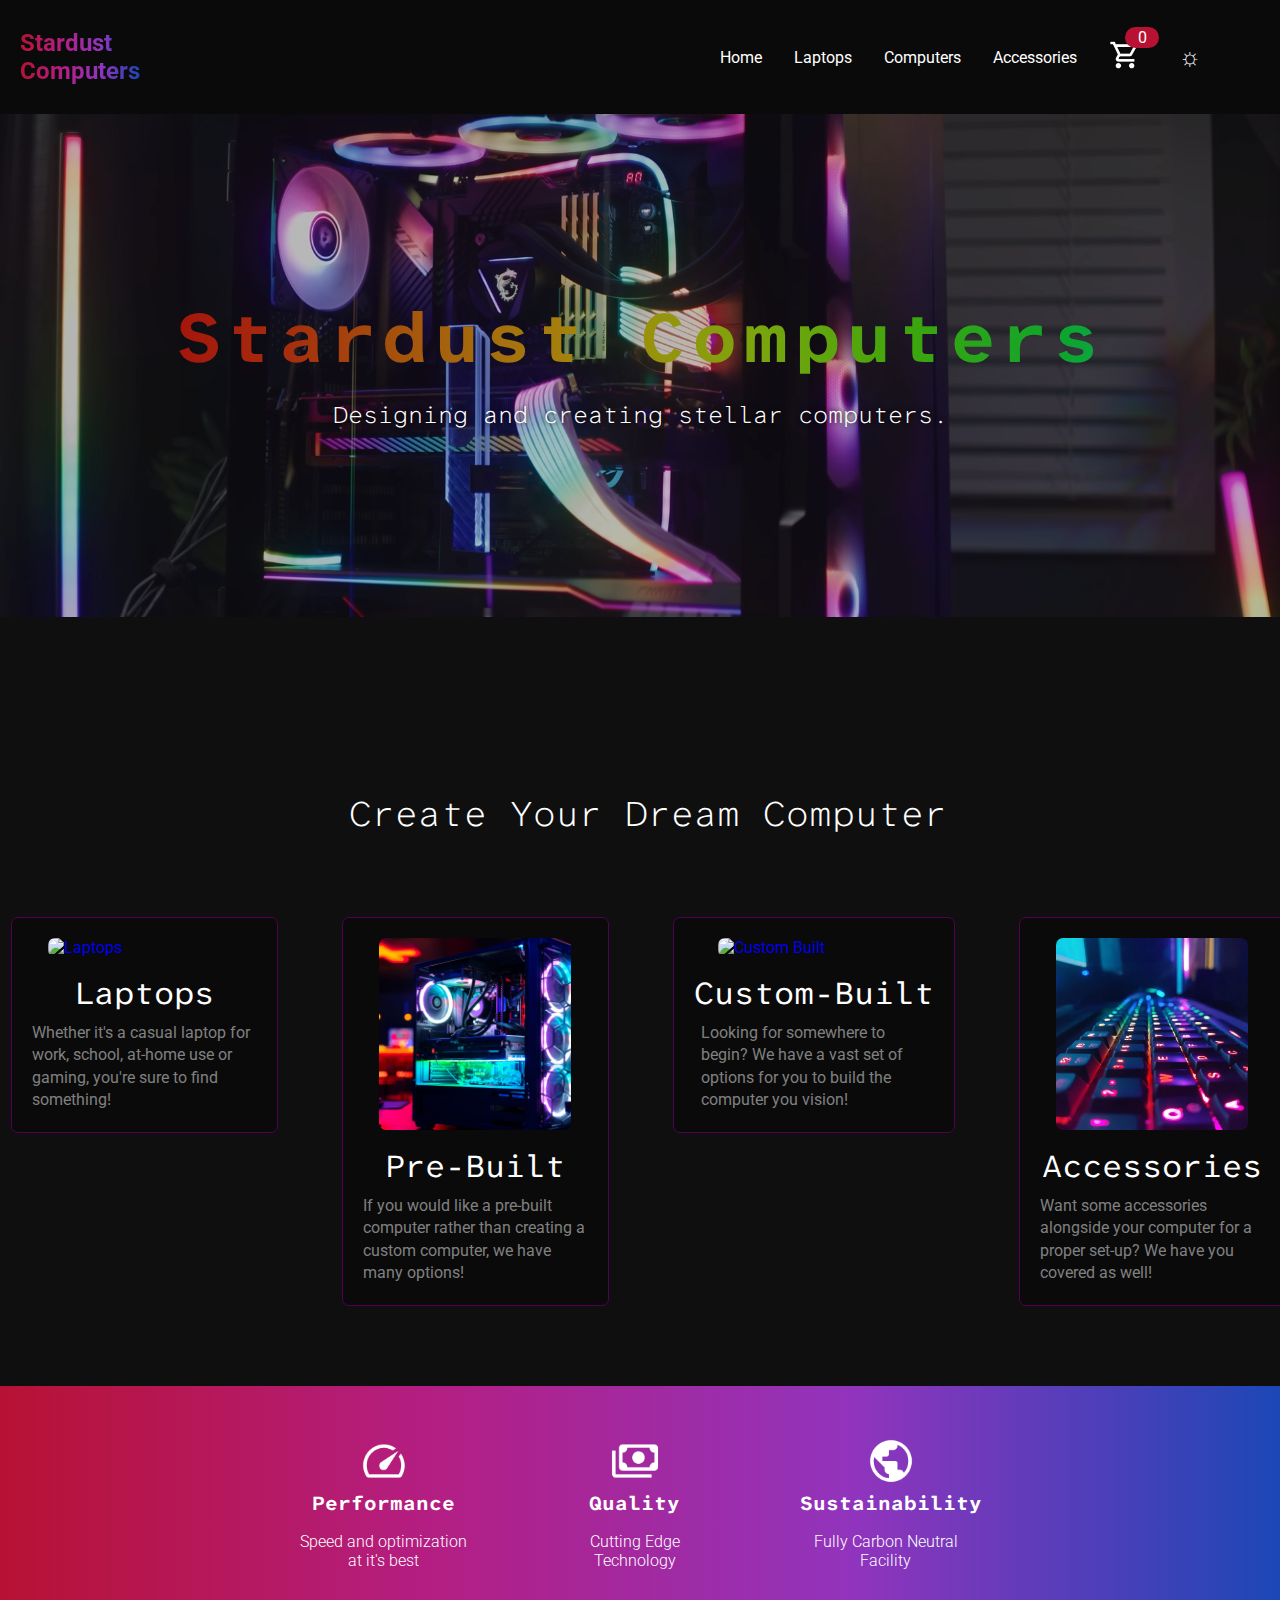
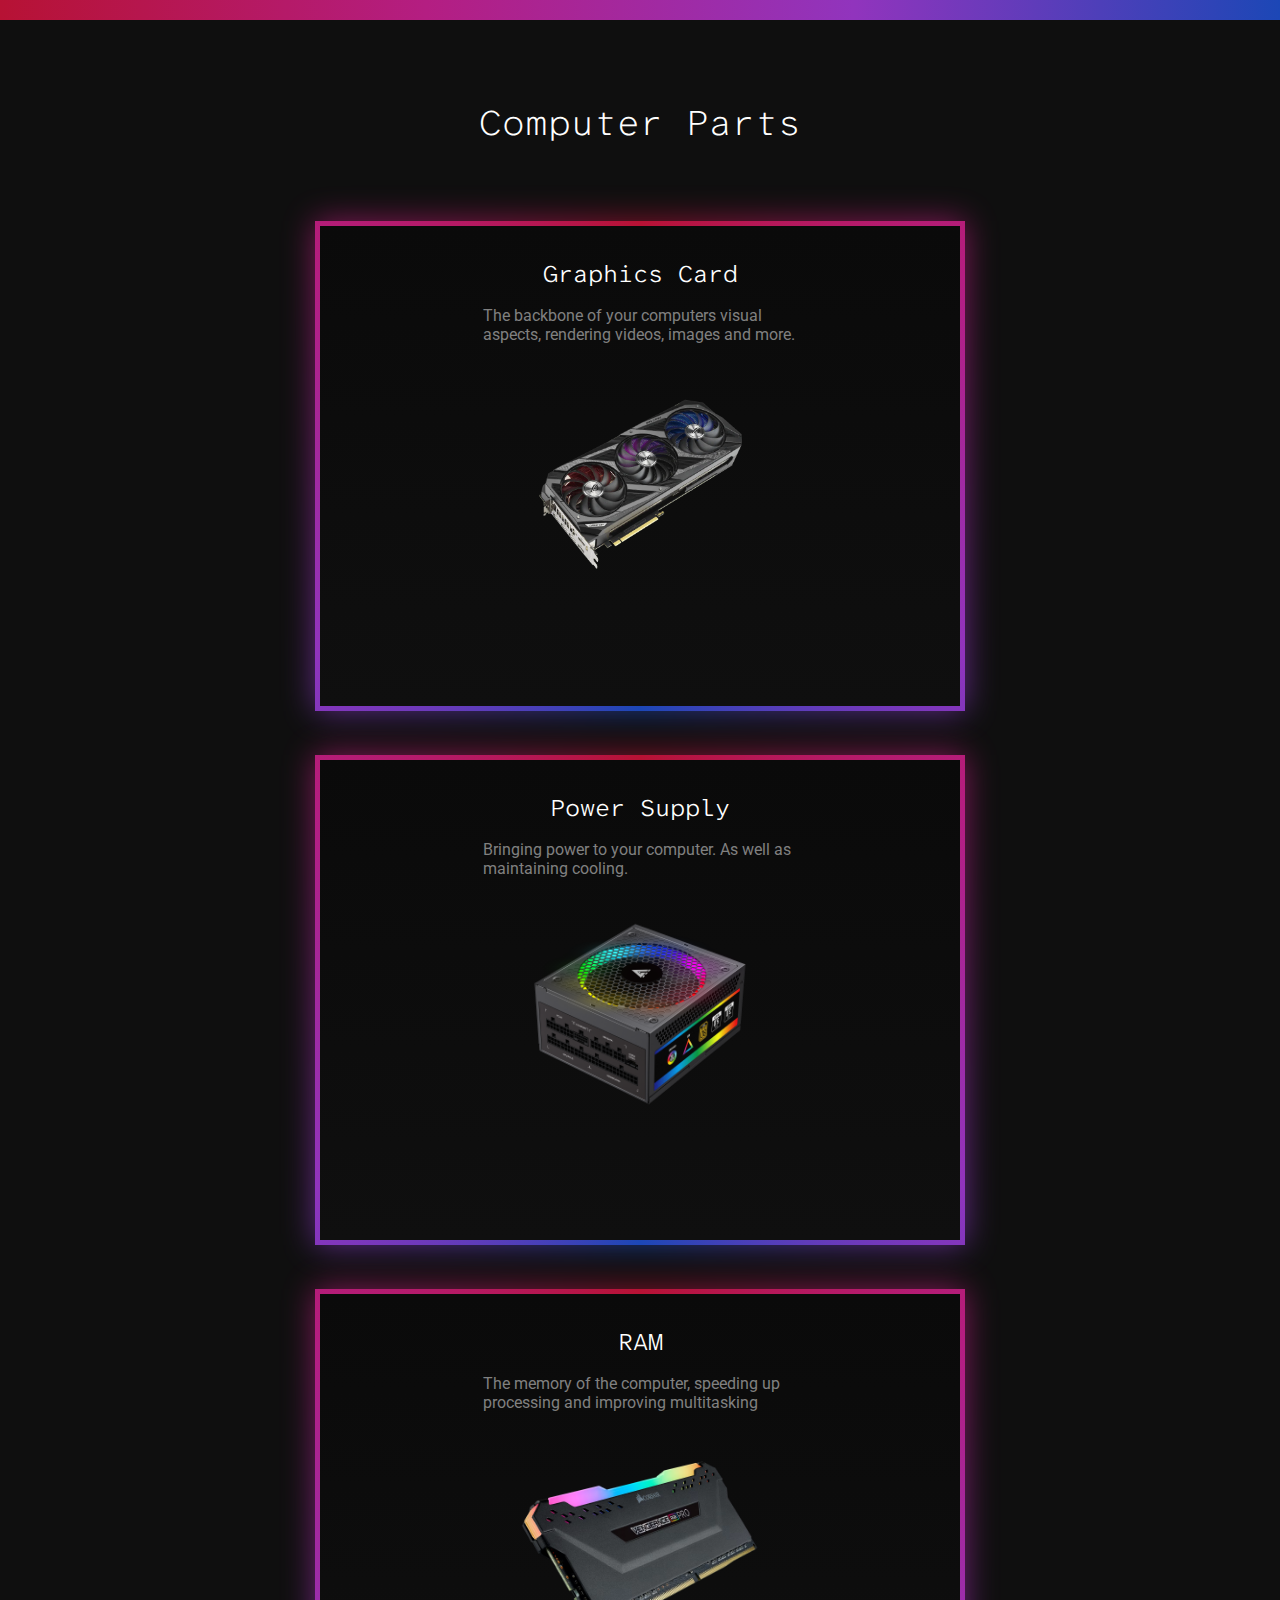
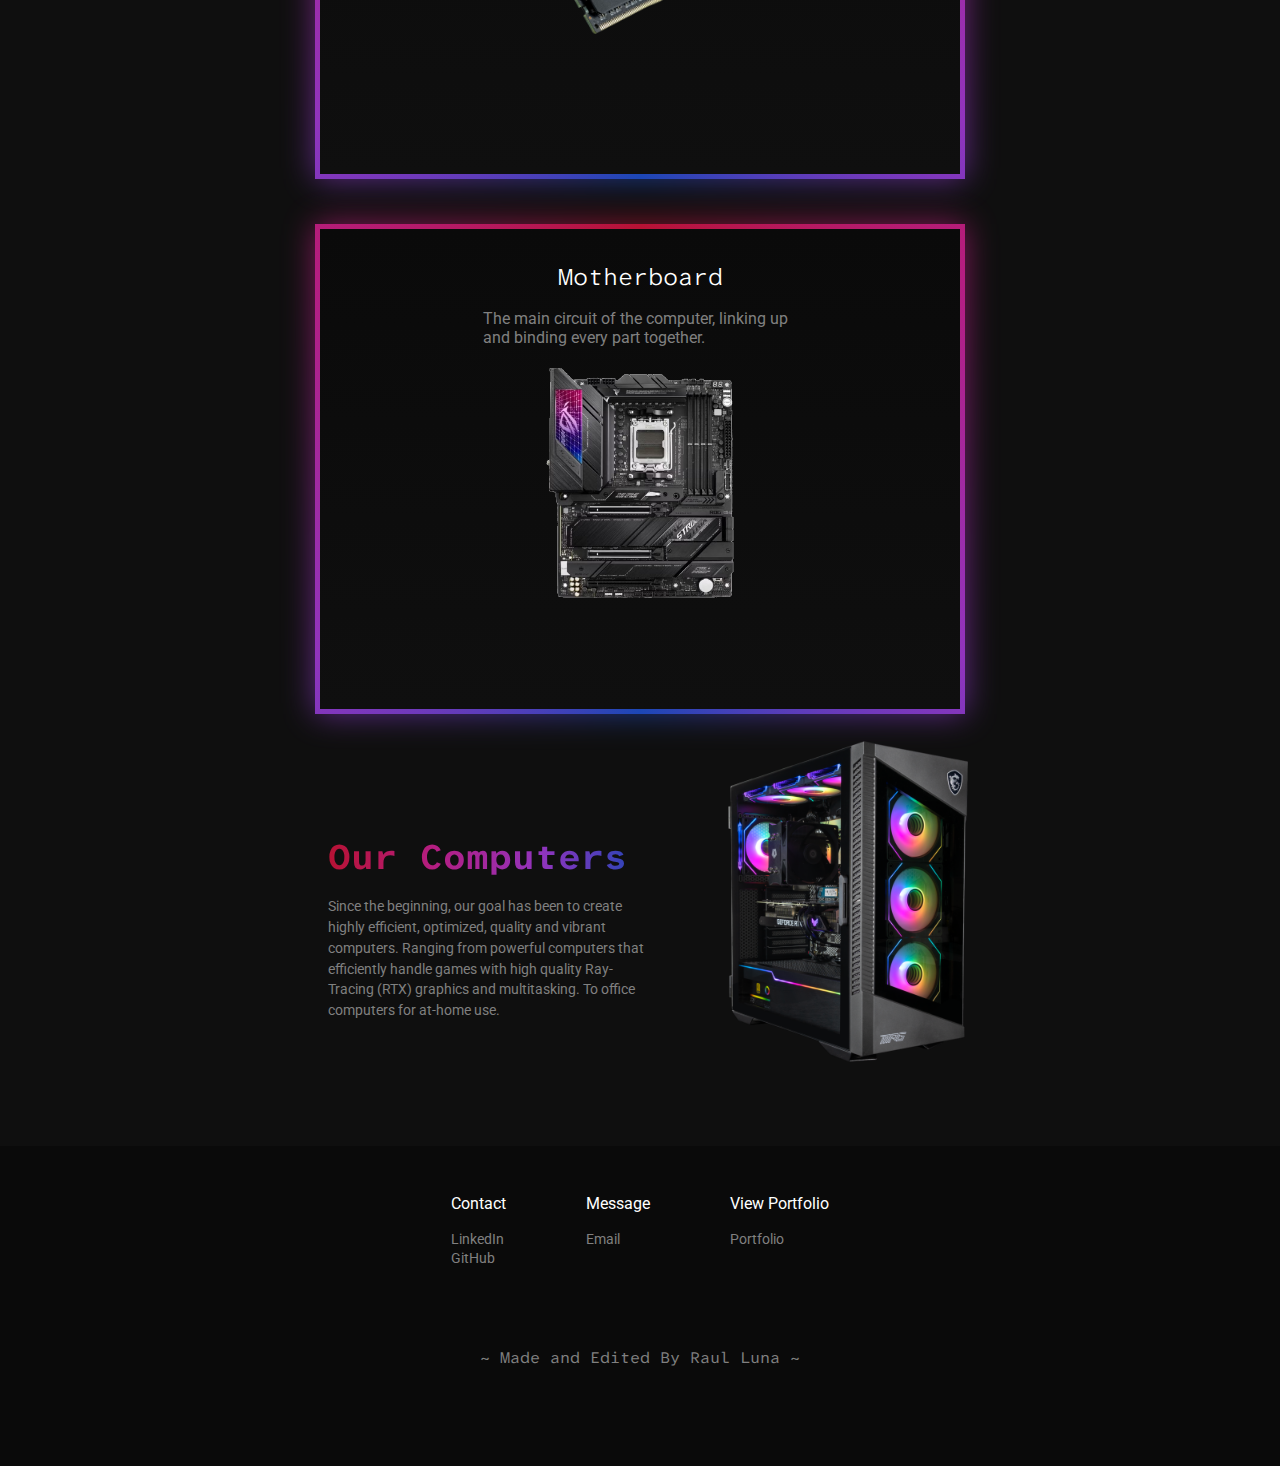
==== commit 674d497f: "Update index.html" ====
--- a/index.html
+++ b/index.html
@@ -23,6 +23,13 @@
                 <li><a class="header-link" href="laptops.html">Laptops</a></li>
                 <li><a class="header-link" href="computers.html">Computers</a></li>
                 <li><a class="header-link" href="accessories.html">Accessories</a></li>
+                <div class="cart">
+                    <li class="header-link">
+                        <img class="shopping-cart" src="images/shoppingCart.png"
+                        alt="Shopping Cart Icon">
+                        <p class="total"><span class="total-items">0</span></p>
+                    </li>
+                </div>
                 <li title="Change Theme!">
                     <button class="theme-toggle" id="sun">☼</button>
                 </li>
@@ -211,6 +218,7 @@
         </div>
         <h1 id="footer-creator">~ Made and Edited By Raul Luna ~</h1>
         <script src="js-docs/main.js"></script>
+        <script src="js-docs/checkout.js"></script>
     </footer>
 </body>
 </html>
--- a/stylesheets/style.css
+++ b/stylesheets/style.css
@@ -89,6 +89,25 @@
     margin-top: 1rem;
     font-size: var(--size-xs);
 }
+.shopping-cart {
+    width: 2rem;
+}
+.cart {
+    /* border: 1px solid red; */
+    display: flex;
+    align-items: center;
+    justify-content: center;
+}
+.total {
+    position: absolute;
+    background-color: #b71234;
+    text-align: center;
+    border-radius: 25px;
+    padding: 1px;
+    width: 2rem;
+    margin-top: -3rem;
+    margin-left: 1rem;
+}
 hr {
     border-color: grey;
     margin: 0 auto;
--- a/stylesheets/header.css
+++ b/stylesheets/header.css
@@ -25,7 +25,6 @@
     font-size: var(--size-3xl);
     margin-right: 20px;
 }
-
 .header-link:hover, #sun:hover {
     background: linear-gradient(to right, #b71234,
     #b41e82, #9134bd, #1c47b6);
@@ -55,7 +54,7 @@
 /* md = (medium) */
 @media (min-width: 768px) {
     .navbar {
-        width: 500px;
+        width: 600px;
     }
     #header-title {
         font-size: var(--size-2xl);
--- a/stylesheets/parts.css
+++ b/stylesheets/parts.css
@@ -13,17 +13,17 @@
     font-weight: 100;
     margin-top: 5rem;
 }
-.rbg-bar, .rgb-bar2 { /* ===================================================== */
-    position: relative;                                                   /**/
-    width: 100%;                                                         /**/
-    background-color: white;                                         /**/
-    height: auto;                                                    /**/
-    margin-top: 5rem;                                              /**/
-    display: flex;                                               /**/
-    align-items: center;                                       /**/
-    justify-content: center;                                 /**/
-    flex-wrap: wrap;                                       /**/
-} /* ===================================================== */
+.rbg-bar { 
+    position: relative;                                                
+    width: 100%;                                                      
+    background-color: white;                                       
+    height: auto;                                                 
+    margin-top: 5rem;                                           
+    display: flex;                                            
+    align-items: center;                                      
+    justify-content: center;                             
+    flex-wrap: wrap;                                      
+} 
 .rbg-bar::before {
     content: "";
     position: absolute;
@@ -33,21 +33,7 @@
     #b41e82, #b71234);
     animation: txt-rgb 2s linear infinite;
     background-size: 200%;
-} /* ===================================================== */
-.rbg-bar2::before {                                      /**/
-    content: "";                                         /**/
-    position: absolute;                                  /**/
-    inset: 0;                                            /**/
-    background: linear-gradient(to right, #a50d0d,     /**/
-    #a5300d, #a5630d, #a5890d, #7ca50d,         /**/
-    #3da50d, #0da52e, #0da57f, #0d87a5,         /**/
-    #0d42a5, #290da5, #5c0da5, #a00da5,         /**/
-    #a50d0d);                                         /**/
-    animation: txt-rgb 2s linear infinite;              /**/
-    background-size: 200%;                              /**/
-    height: 1rem;    
-    margin-top: 230rem;                                   /**/                               /**/
-} /* ===================================================== */
+}
 .rgb-container {
     position: relative;
     color: white;
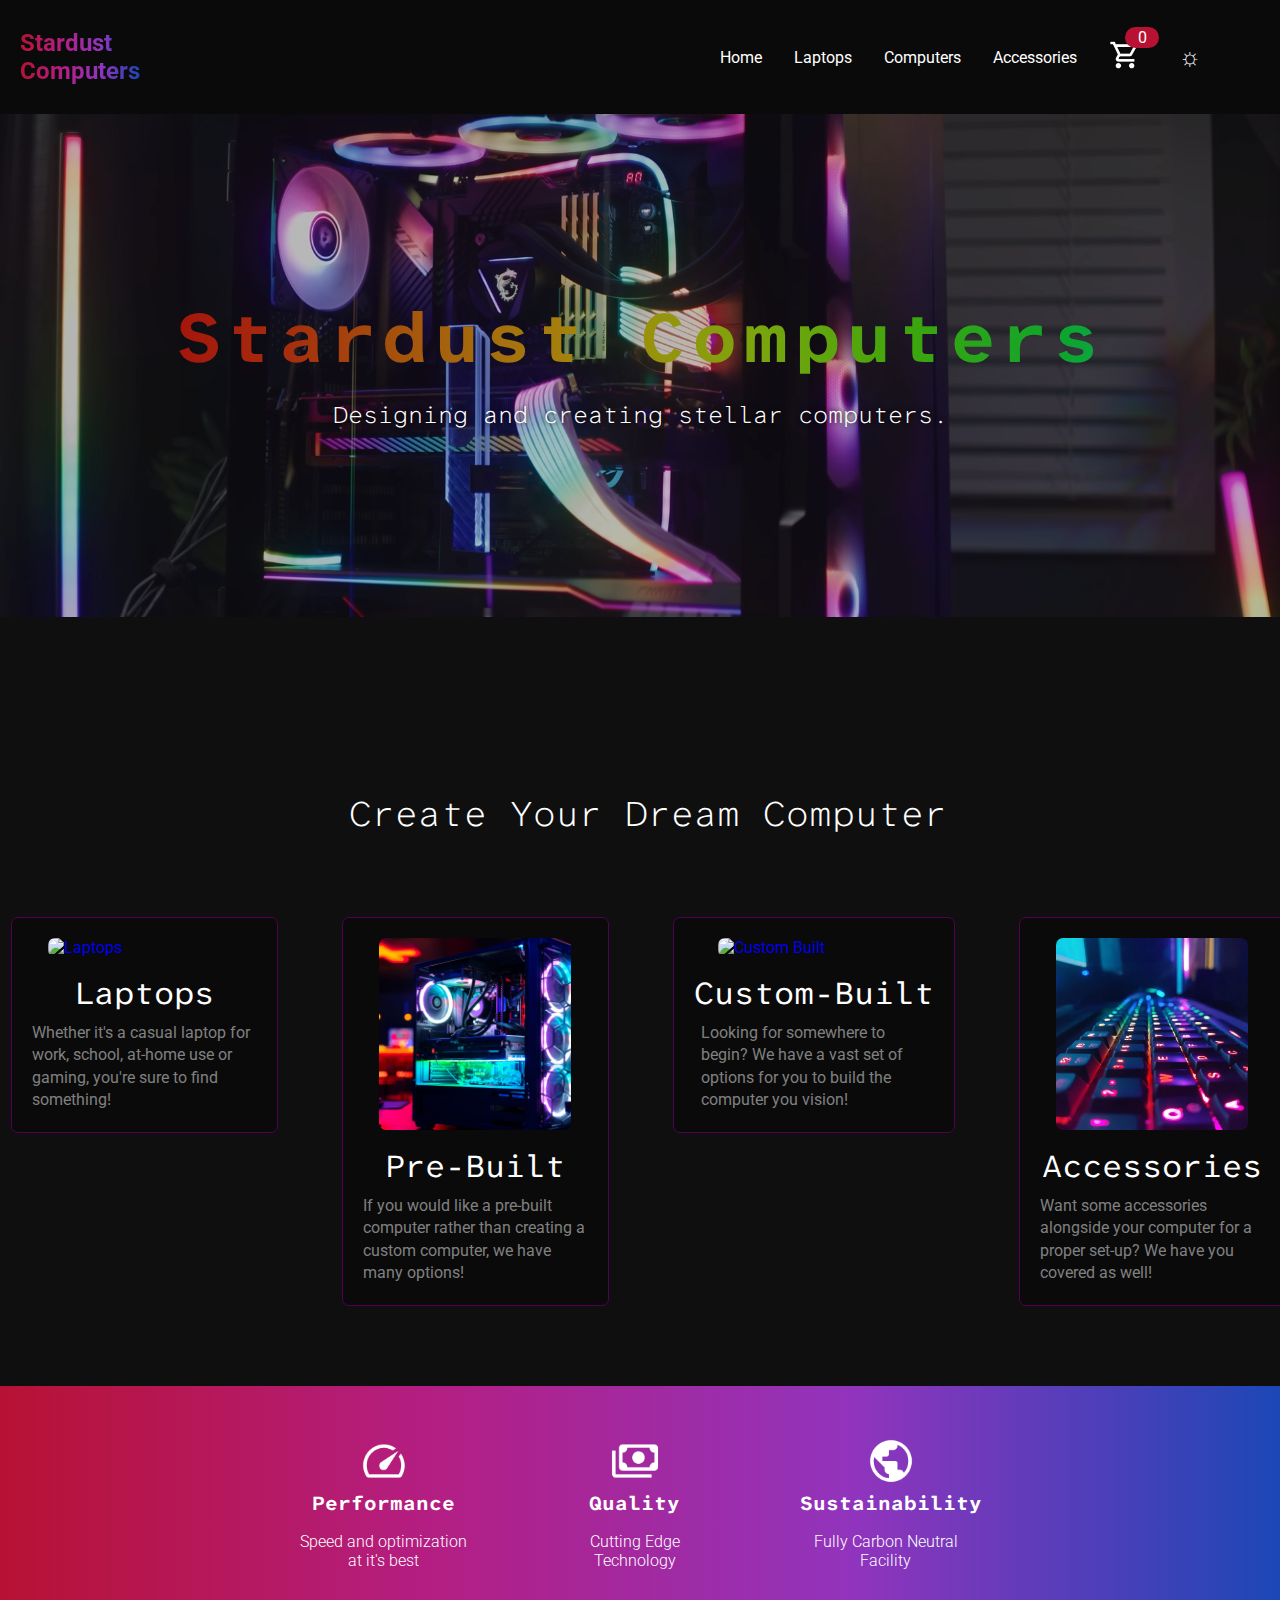
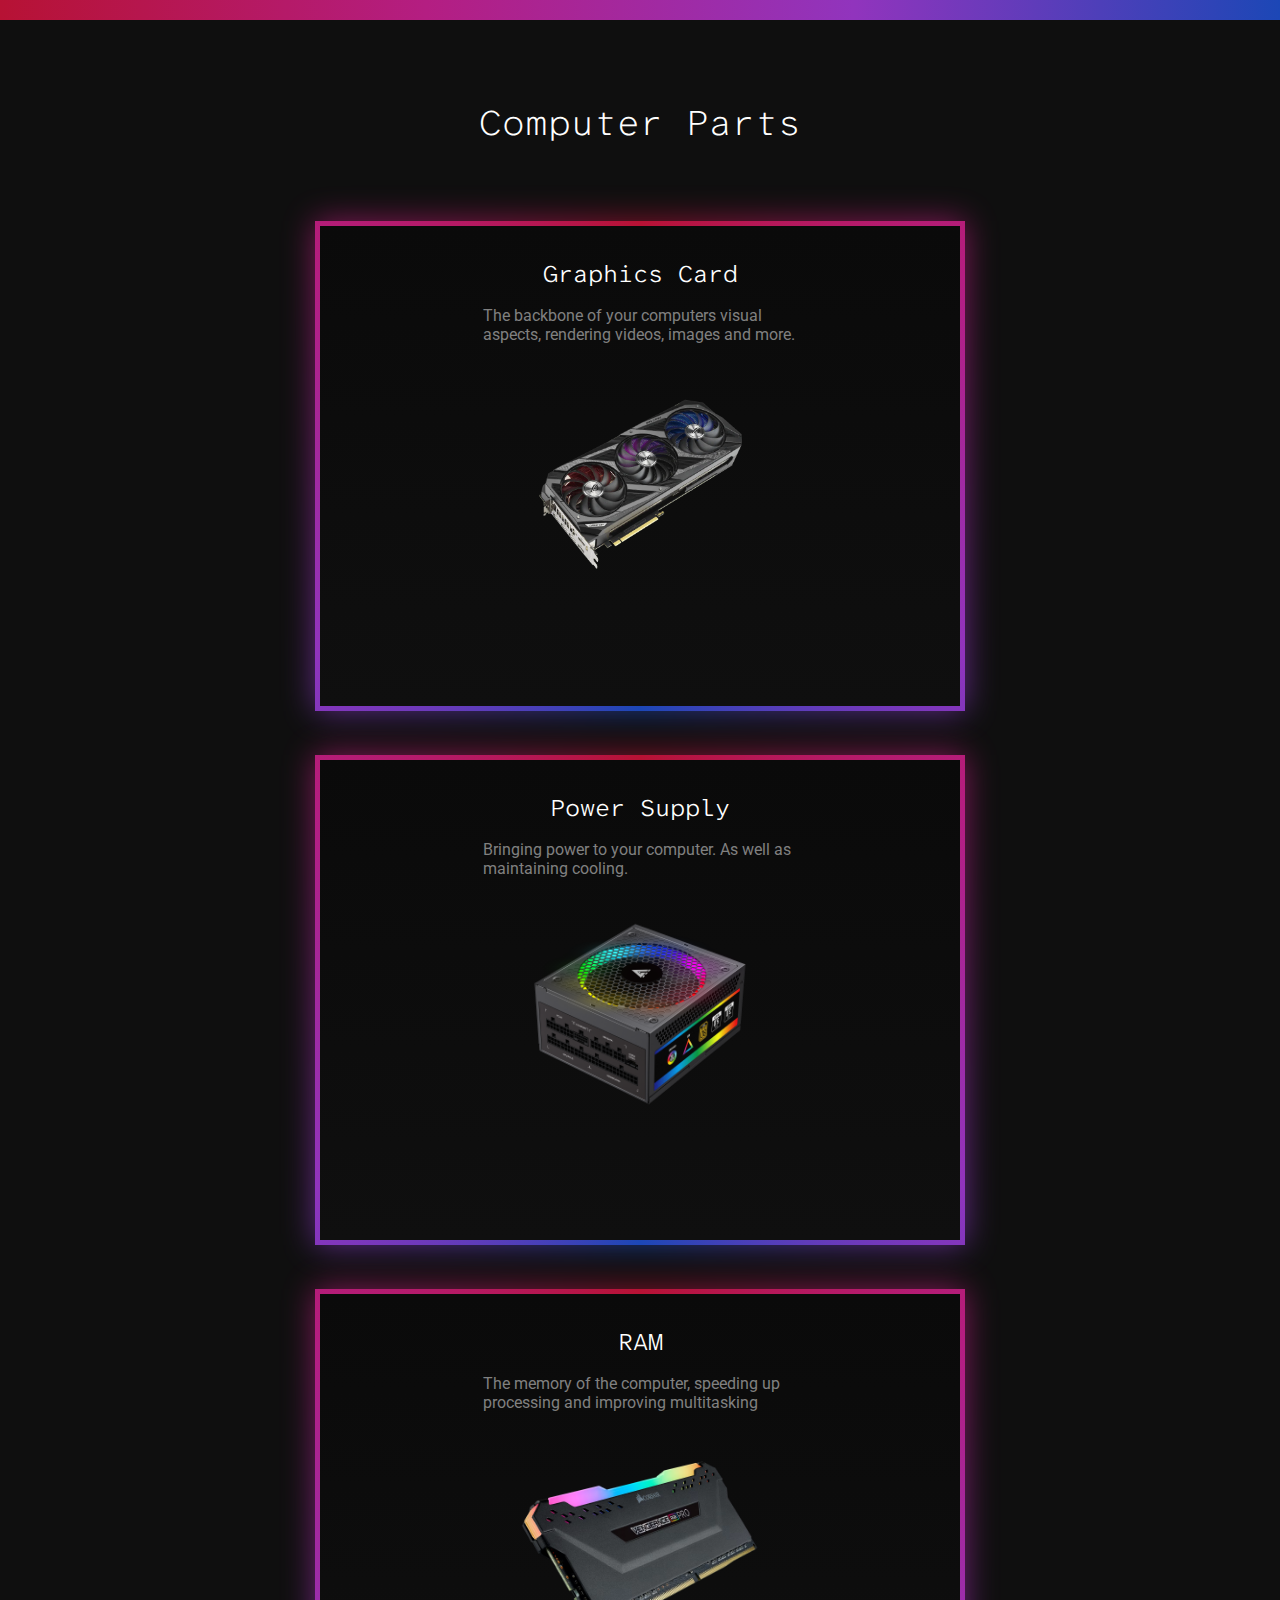
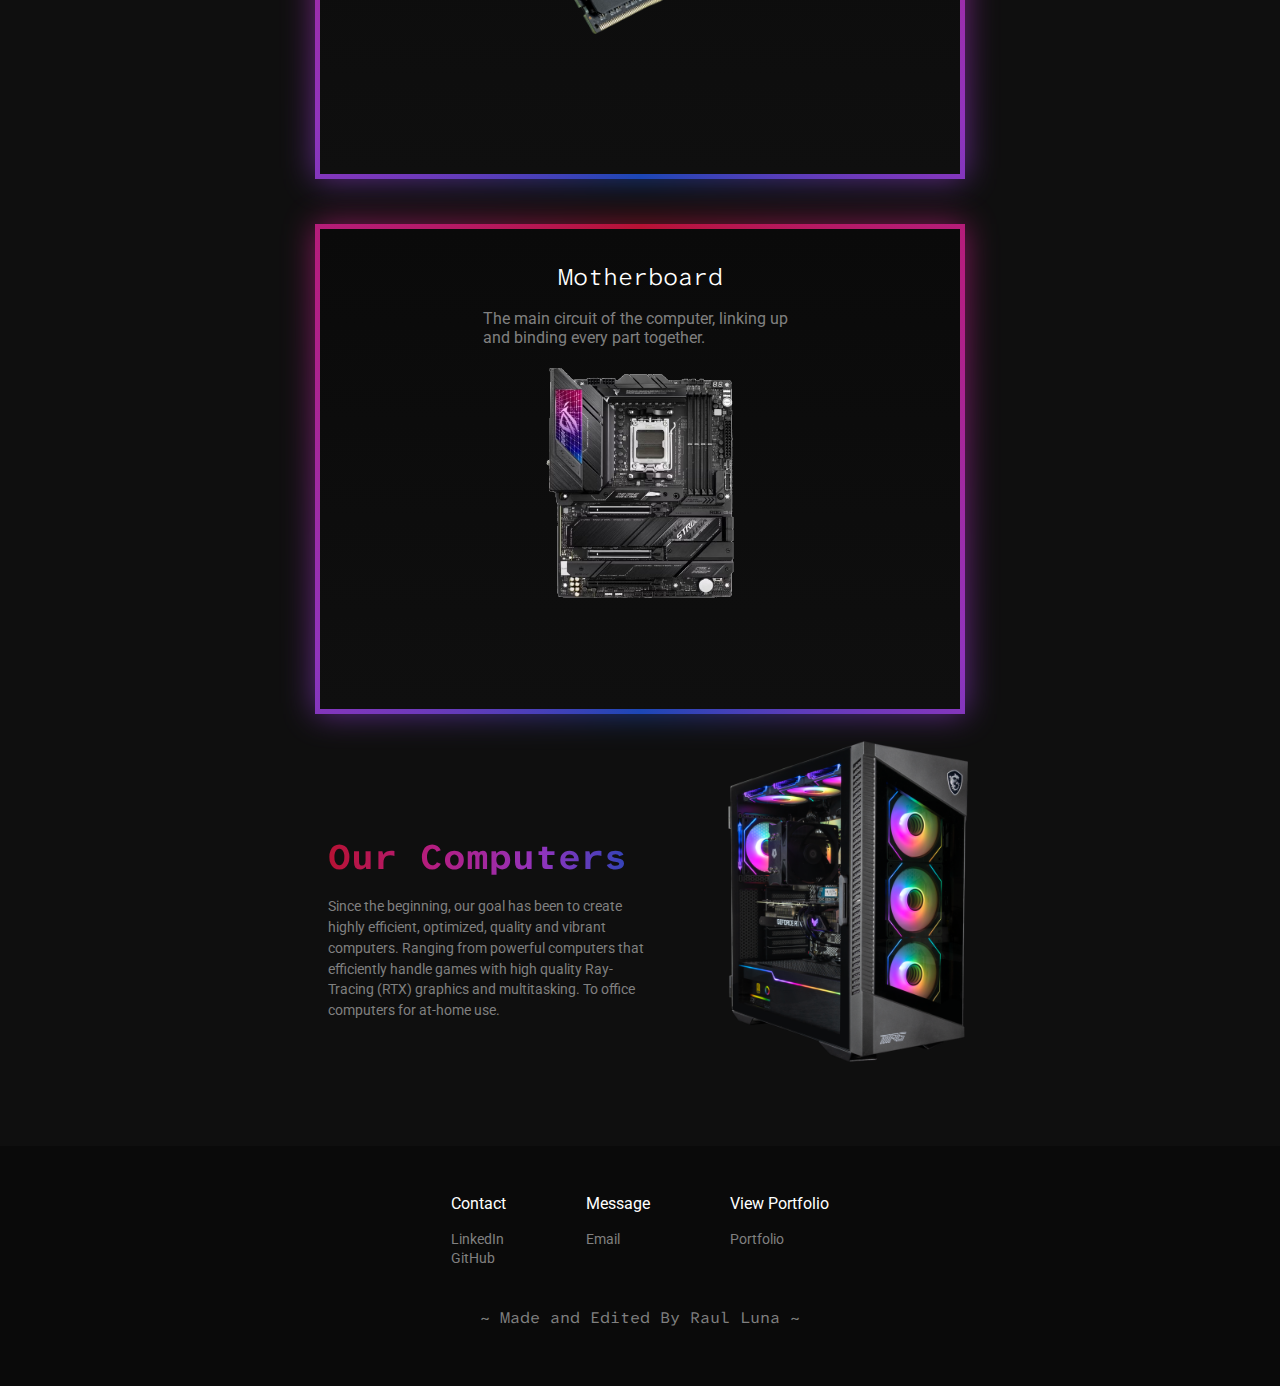
==== commit d09ac52e: "Update index.html" ====
--- a/index.html
+++ b/index.html
@@ -46,6 +46,14 @@
                 <li><a class="mobile-link" href="computers.html">Computers</a></li><hr>
                 <li><a class="mobile-link" href="accessories.html">Accessories</a></li>
                 <hr>
+                <div class="mobile-cart">
+                    <li class="header-link">
+                        <img class="mobile-shopping-cart" src="images/shoppingCart.png"
+                        alt="Shopping Cart Icon">
+                        <p class="total"><span class="total-items">0</span></p>
+                    </li>
+                </div>
+                <hr>
                 <li title="Change Theme!">
                     <button class="theme-toggle" id="sun"><svg
                     xmlns="http://www.w3.org/2000/svg" height="40px" viewBox="0 -960
@@ -67,6 +75,40 @@
     </div>
     <!-- End of Movile Navigation -->
     <main>
+        <div id="cart-modal" class="modal hidden">
+            <div class="modal-content">
+                <span class="close-btn">
+                    <img class="close" src="images/close.png" alt="Close Button">
+                </span>
+                <h2 class="cart-title">Shopping Cart</h2>
+                <ul id="cart-items">
+                </ul>
+                <p>Total: $<span id="cart-total">0.00</span></p>
+                <button id="checkout" class="buy">Proceed to Checkout</button>
+                <button id="clear-cart" class="buy">Clear Cart</button>
+            </div>
+        </div>
+        <div id="checkout-modal" class="modal hidden">
+            <div class="modal-content">
+                <span class="close-btn checkout-close">
+                    <img class="close" src="images/close.png" alt="Close Button">
+                </span>
+                <h2>Select Payment Method</h2>
+                <form id="checkout-form">
+                    <label for="payment-method">Payment Method:</label>
+                    <select id="payment-method">
+                        <option value="credit-card">Debit Card</option>
+                        <option value="paypal">Credit Card</option>
+                        <option value="crypto">Cash</option>
+                    </select>
+                    <p>+ Sales Tax</p>
+                    <p>Total: $<span id="checkout-total">0.00</span></p>
+                    <label for="total-due-input">Enter Total Due:</label>
+                    <input type="number" id="total-due-input" step="0.01" required>
+                    <button type="submit" class="buy">Confirm Purchase</button>
+                </form>
+            </div>
+        </div>
         <section class="hero">
             <div class="img-container">
                 <img id="hero-img" src="images/stardustHeroBg.png"
@@ -219,6 +261,7 @@
         <h1 id="footer-creator">~ Made and Edited By Raul Luna ~</h1>
         <script src="js-docs/main.js"></script>
         <script src="js-docs/checkout.js"></script>
+        <script src="js-docs/animations.js"></script>
     </footer>
 </body>
 </html>
--- a/stylesheets/style.css
+++ b/stylesheets/style.css
@@ -89,14 +89,28 @@
     margin-top: 1rem;
     font-size: var(--size-xs);
 }
-.shopping-cart {
+.shopping-cart, .mobile-shopping-cart {
     width: 2rem;
 }
-.cart {
-    /* border: 1px solid red; */
-    display: flex;
-    align-items: center;
-    justify-content: center;
+.total:hover {
+    background-color: #710033;
+}
+#view-cart {
+    margin-top: 4rem;
+    margin-bottom: 4rem;
+    padding: 20px;
+    font-size: var(--size-2xl);
+}
+.cart-title {
+    font-family: Atkinson Hyperlegible Mono, Arial;
+    margin-bottom: 1rem;
+}
+#cart-items {
+    margin-bottom: .5rem;
+    list-style: none;
+}
+.modal-content p {
+    margin-bottom: 1rem;
 }
 .total {
     position: absolute;
@@ -106,7 +120,34 @@
     padding: 1px;
     width: 2rem;
     margin-top: -3rem;
-    margin-left: 1rem;
+    margin-left: 8rem;
+    color: white;
+}
+.modal {
+    display: none; 
+    position: fixed; 
+    z-index: 9999; 
+    left: 0;
+    top: 0;
+    width: 100%; 
+    height: 100%; 
+    overflow: auto; 
+    background-color: #000000b4; 
+}
+.modal-content {
+    background-color: #fefefe;
+    margin: 15% auto; 
+    padding: 30px;
+    max-width: 600px;
+    position: relative;
+}
+.close-btn {
+    float: right;
+    width: var(--size-3xl);
+    cursor: pointer;
+}
+.hidden {
+    display: none;
 }
 hr {
     border-color: grey;
@@ -290,6 +331,9 @@
     hr {
         width: 500px;
     }
+    .total {
+        margin-left: 1rem;
+    }
 }
 
 /* lg = (large) */
--- a/stylesheets/mobile-nav.css
+++ b/stylesheets/mobile-nav.css
@@ -5,7 +5,7 @@
     z-index: 999;
     width: 100%;
     height: 100%;
-    background-color: var(--bg-color);
+    background-color: var(--drk-bg-color);
     display: none;
     justify-content: center;
     align-items: center;
@@ -16,16 +16,20 @@
     display: flex;
     flex-direction: column;
     justify-content: center;
-    gap: 1rem;
+    gap: .5rem;
+    margin-right: 2rem;
+    margin-top: 2.5rem;
 }
 #mobile-nav-menu hr {
     width: 255px;
+    margin-top: .5rem;
+    margin-bottom: .5rem;
 }
 .mobile-link {
    font-size: var(--size-xl); 
    text-decoration: none;
    color: var(--txt);
-   font-weight: 700;
+   font-weight: 400;
 }
 #mobile-nav #sun {
     color: var(--txt);
--- a/stylesheets/footer.css
+++ b/stylesheets/footer.css
@@ -1,6 +1,6 @@
 .footer {
     background-color: var(--card);
-    height: 20rem;
+    height: 15rem;
 }
 #footer-container {
     display: flex;
@@ -27,7 +27,7 @@
 #footer-creator {
     color: grey;
     text-align: center;
-    margin-top: 5rem;
+    margin-top: 2.5rem;
     font-family: Atkinson Hyperlegible Mono, Arial;
     font-weight: normal;
 }
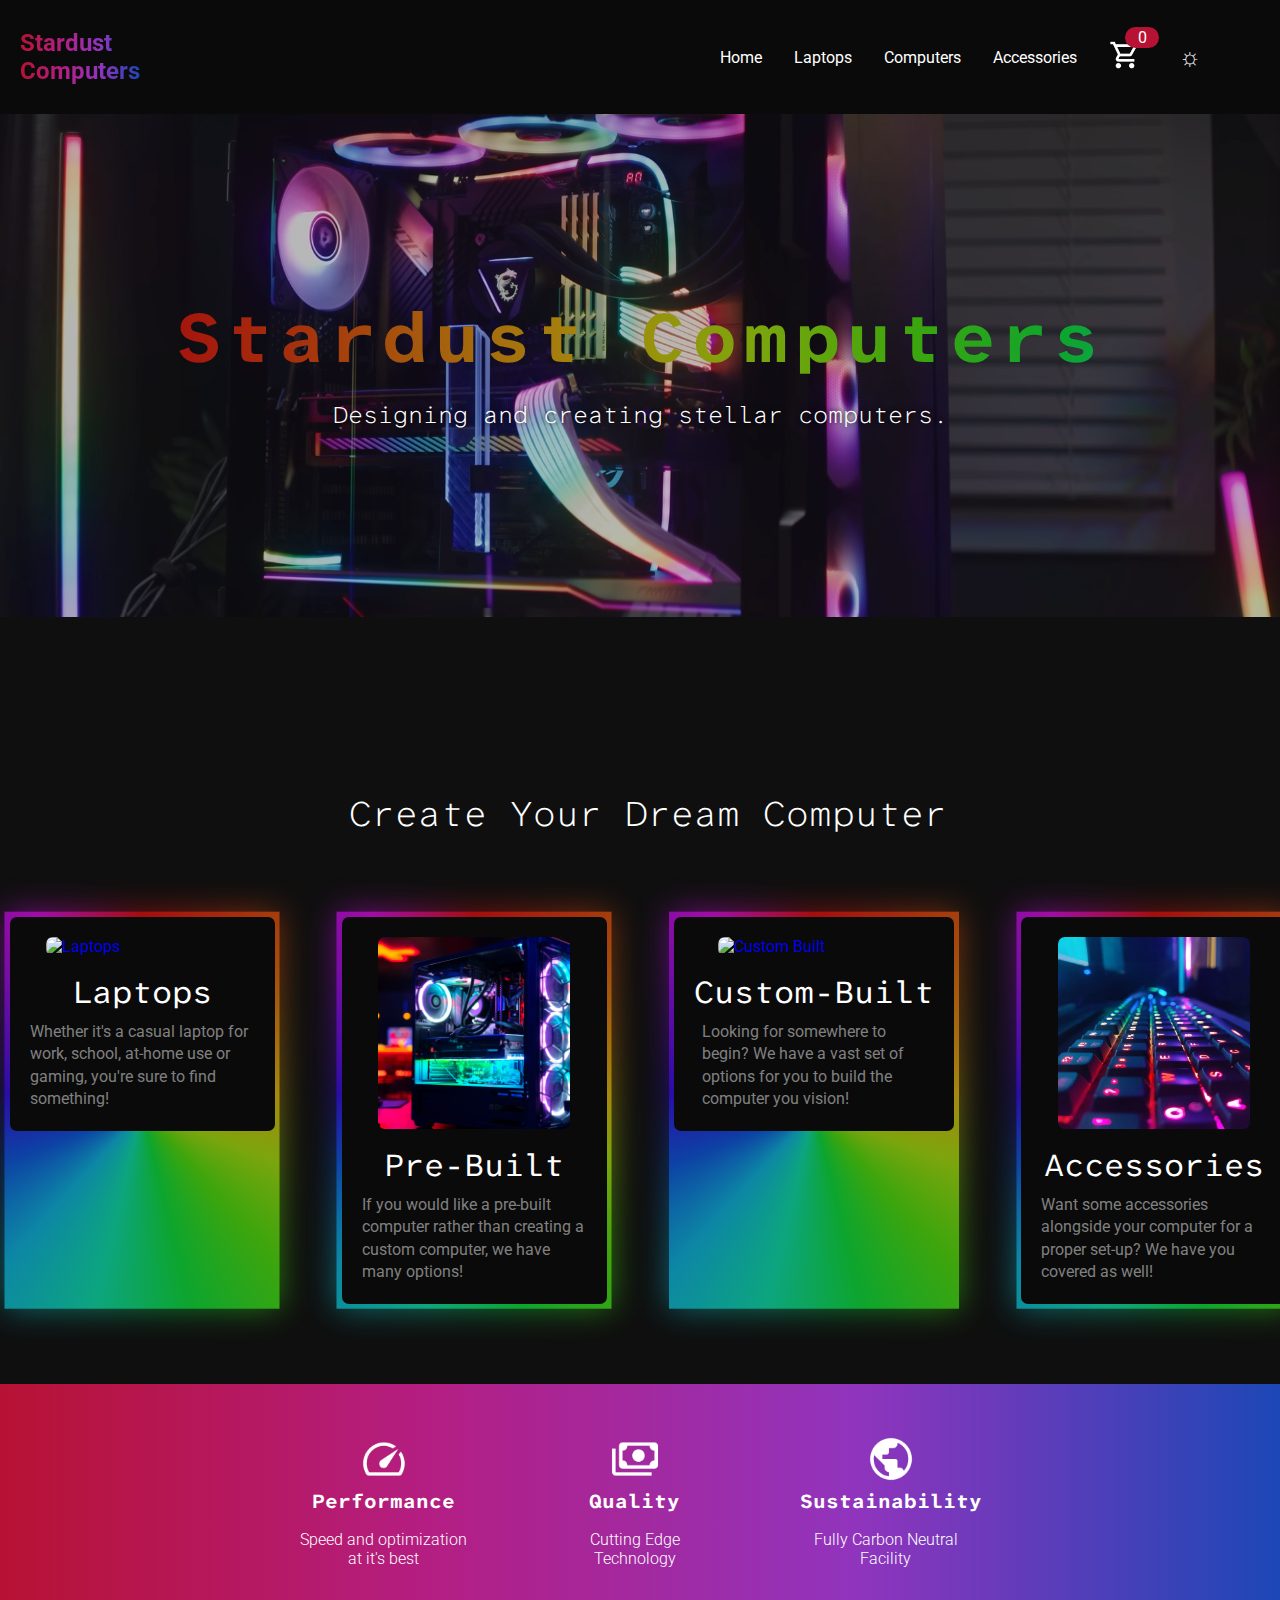
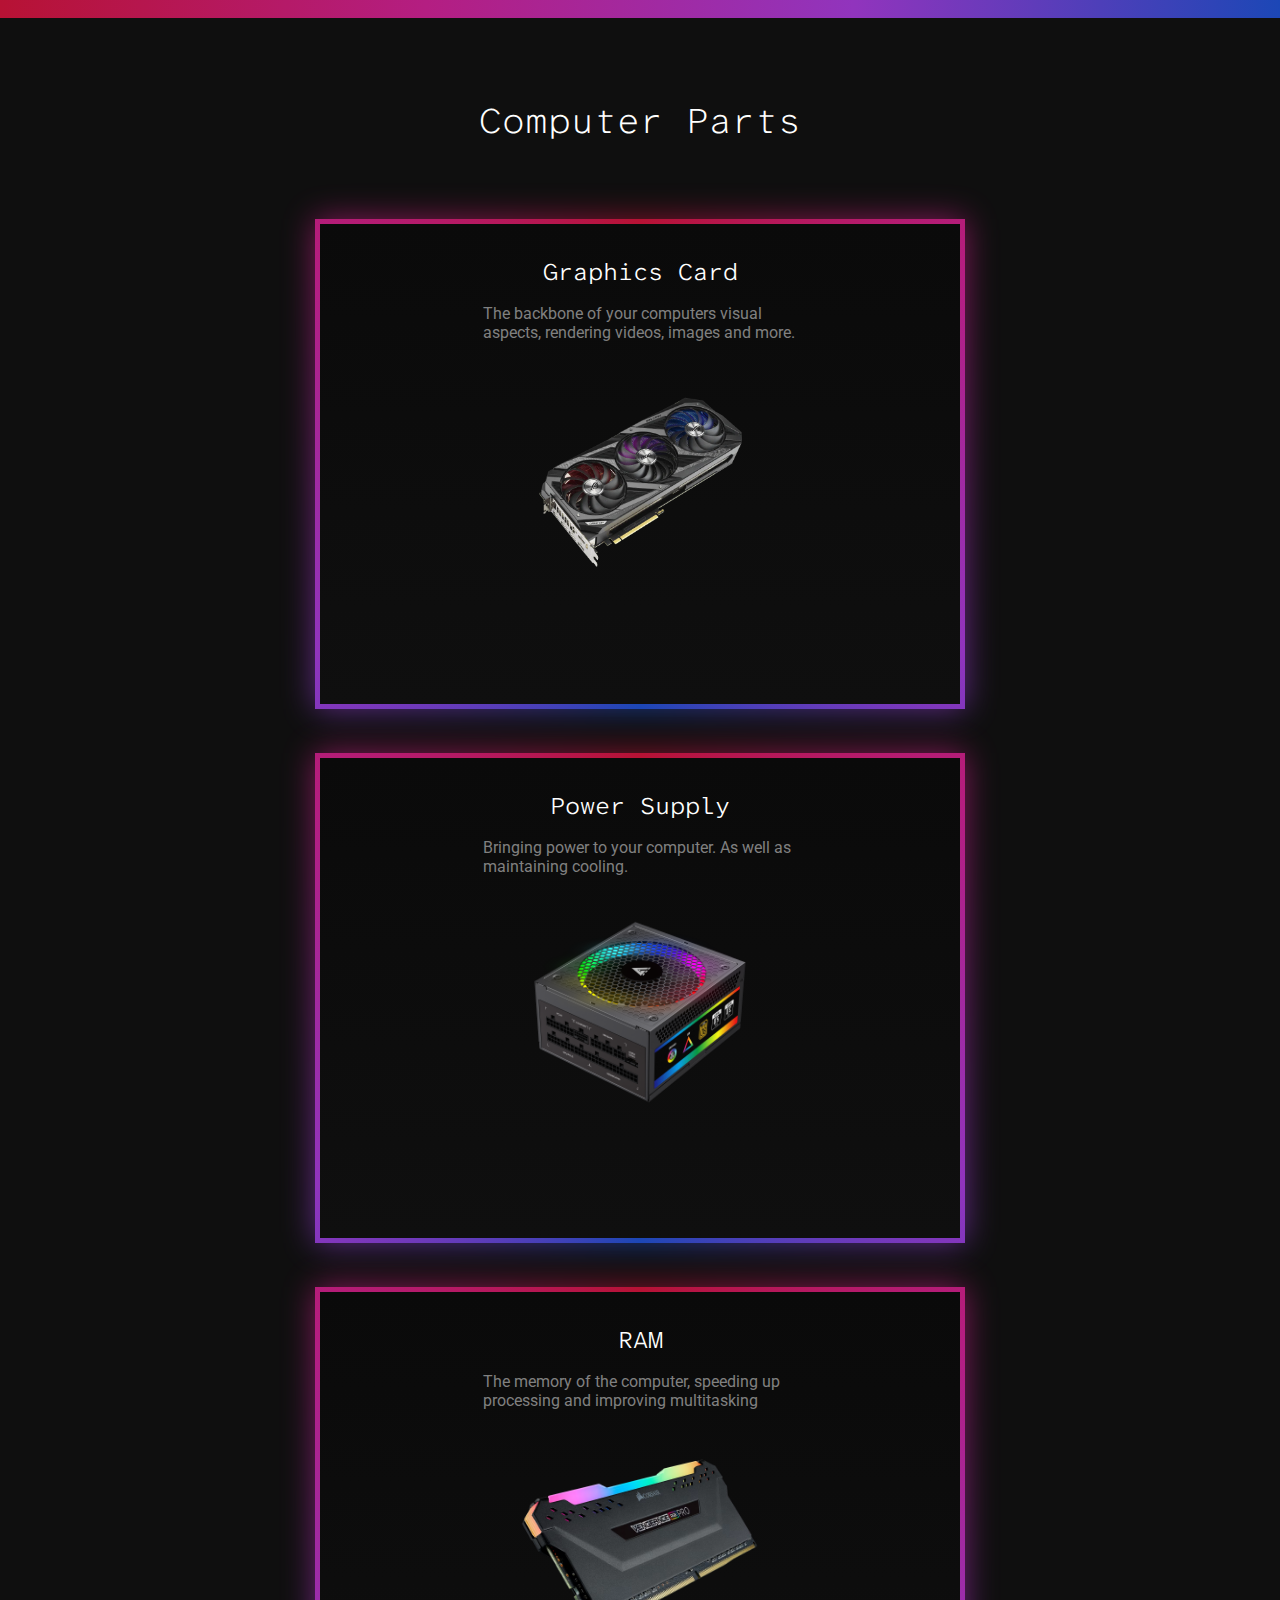
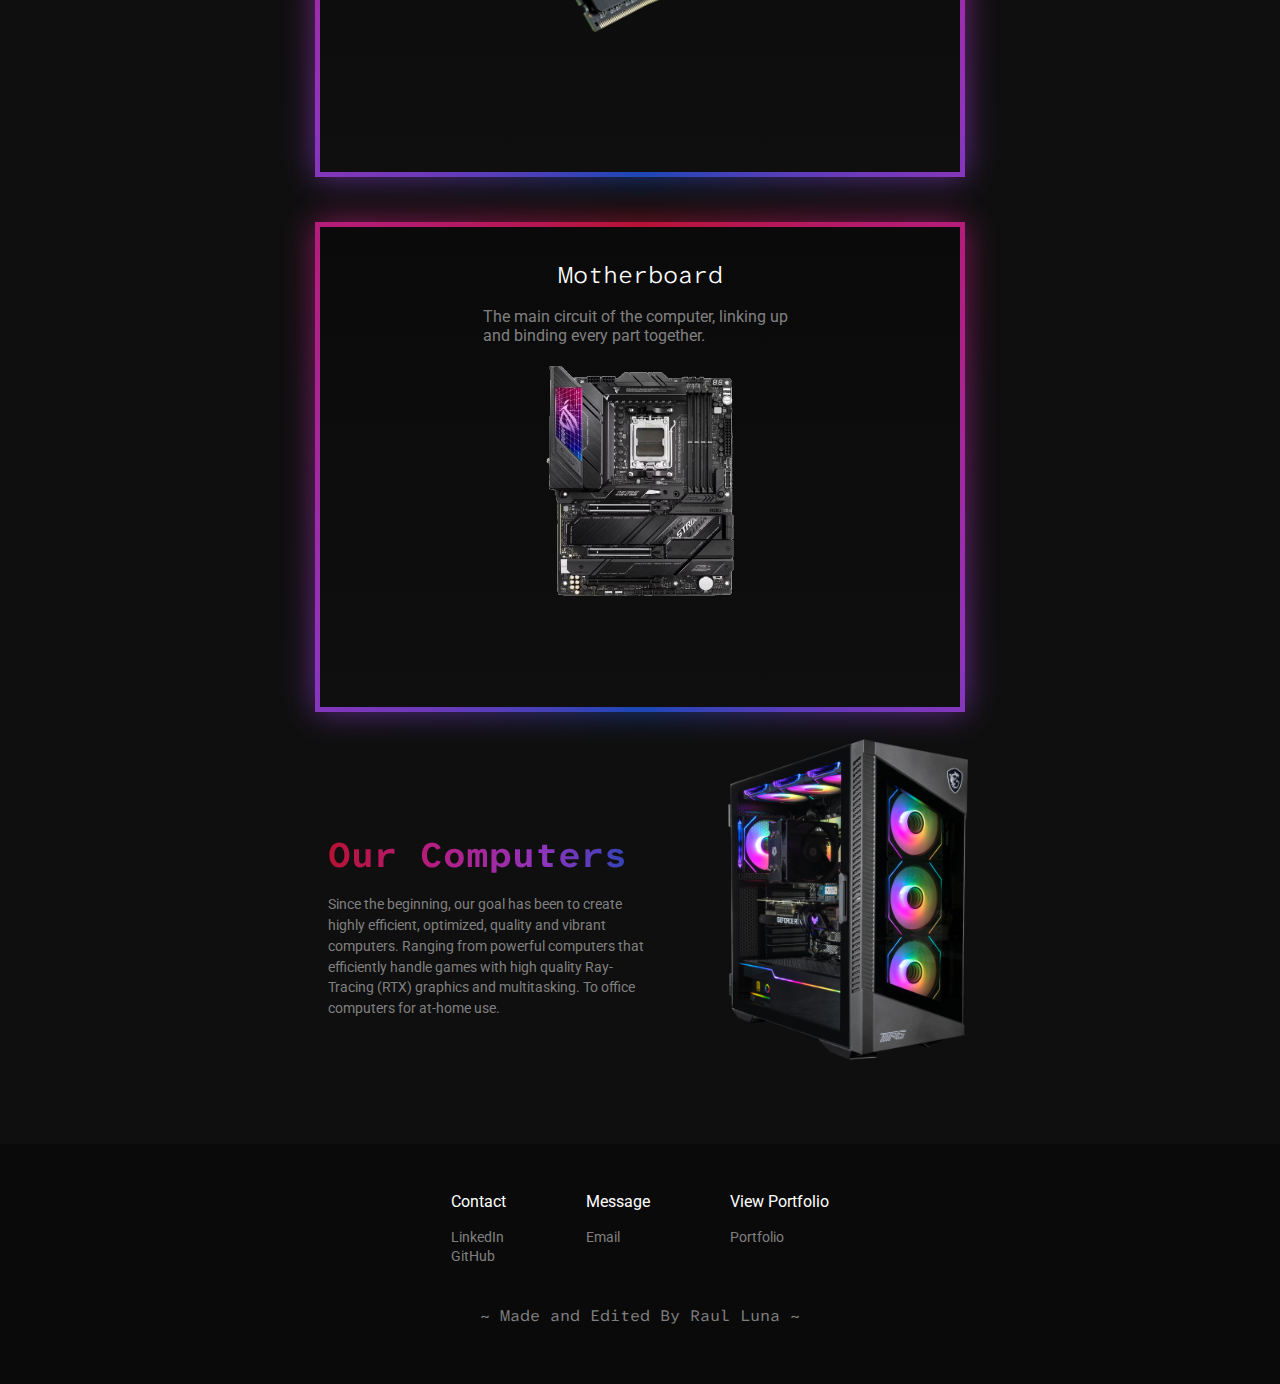
==== commit 41db7ec6: "Update index.html" ====
--- a/index.html
+++ b/index.html
@@ -120,44 +120,54 @@
         <section class="create container section">
             <h1 id="create-title">Create Your Dream Computer</h1>
             <div class="create-container">
-                <a class="links" href="laptops.html">
-                    <div class="create-cards">
-                        <img class="create-img" src="images/laptops.png" alt="Laptops">
-                        <h1 class="create-title">Laptops</h1>
-                        <p class="create-desc">Whether it's a casual laptop for work,
-                        school, at-home use or gaming, you're sure to find something!</p>
-                    </div>
-                </a>
-                <a class="links" href="computers.html">
-                    <div class="create-cards">
-                        <img class="create-img" src="images/prebuilts.jpg" alt="Pre
-                        Builts">
-                        <h1 class="create-title">Pre-Built</h1>
-                        <p class="create-desc">If you would like a pre-built computer
-                        rather than creating a custom computer, we have many options!
-                        </p>
-                    </div>
-                </a>
-                <a class="links" href="computers.html">
-                    <div class="create-cards">
-                        <img class="create-img" src="images/customBuilt.png"
-                        alt="Custom Built">
-                        <h1 class="create-title">Custom-Built</h1>
-                        <p class="create-desc">Looking for somewhere to begin? We have a
-                        vast set of options for you to build the computer you vision!
-                        </p>
-                    </div>
-                </a>
-                <a class="links" href="accessories.html">
-                    <div class="create-cards">
-                        <img class="create-img" src="images/accessories.jpg"
-                        alt="Accessories">
-                        <h1 class="create-title">Accessories</h1>
-                        <p class="create-desc">Want some accessories alongside your
-                        computer for a proper set-up? We have you covered as well!
-                        </p>
-                    </div>
-                </a>
+                <div class="card-2">
+                    <a class="links" href="laptops.html">
+                        <div class="create-cards">
+                            <img class="create-img" src="images/laptops.png"
+                            alt="Laptops">
+                            <h1 class="create-title">Laptops</h1>
+                            <p class="create-desc">Whether it's a casual laptop for work,
+                            school, at-home use or gaming, you're sure to find something!
+                            </p>
+                        </div>
+                    </a>
+                </div>
+                <div class="card-2">
+                    <a class="links" href="computers.html">
+                        <div class="create-cards">
+                            <img class="create-img" src="images/prebuilts.jpg" alt="Pre
+                            Builts">
+                            <h1 class="create-title">Pre-Built</h1>
+                            <p class="create-desc">If you would like a pre-built computer
+                            rather than creating a custom computer, we have many options!
+                            </p>
+                        </div>
+                    </a>
+                </div>
+                <div class="card-2">
+                    <a class="links" href="computers.html">
+                        <div class="create-cards">
+                            <img class="create-img" src="images/customBuilt.png"
+                            alt="Custom Built">
+                            <h1 class="create-title">Custom-Built</h1>
+                            <p class="create-desc">Looking for somewhere to begin? We have
+                            a vast set of options for you to build the computer you
+                            vision!</p>
+                        </div>
+                    </a>
+                </div>
+                <div class="card-2">
+                    <a class="links" href="accessories.html">
+                        <div class="create-cards">
+                            <img class="create-img" src="images/accessories.jpg"
+                            alt="Accessories">
+                            <h1 class="create-title">Accessories</h1>
+                            <p class="create-desc">Want some accessories alongside your
+                            computer for a proper set-up? We have you covered as well!
+                            </p>
+                        </div>
+                    </a>
+                </div>
             </div>
         </section>
         <div class="rbg-bar">
--- a/stylesheets/style.css
+++ b/stylesheets/style.css
@@ -140,6 +140,7 @@
     padding: 30px;
     max-width: 600px;
     position: relative;
+    border-radius: 7px;
 }
 .close-btn {
     float: right;
@@ -176,6 +177,9 @@
     border-radius: 7px;
     display: flex;
     flex-direction: column;
+    opacity: 0;
+    transform: translateY(20px); 
+    transition: opacity 0.5s ease, transform 0.5s ease;
 }
 .item.hidden {
     display: none;
@@ -185,6 +189,10 @@
 }
 .item-img {
     height: 150px;
+}
+.item.loaded {
+    opacity: 1; 
+    transform: translateY(0); 
 }
 .center-img {
     display: flex;
@@ -263,6 +271,14 @@
 .home {
     border: 1px solid #b71234;
 }
+@keyframes opacity {
+    from {
+      opacity: 0%;
+    }
+    to {
+      opacity: 1;
+    }
+}
 @keyframes txt-rgb {
     to {
         background-position: 200%;
--- a/stylesheets/hero.css
+++ b/stylesheets/hero.css
@@ -41,12 +41,14 @@
     -webkit-text-fill-color: transparent;
     text-align: center;
     font-family: Atkinson Hyperlegible Mono, Arial;
+    animation: opacity .5s;
 }
 #hero-desc {
     color: white;
     font-family: Atkinson Hyperlegible Mono, Arial;
     font-weight: 100;
     text-shadow: 0 0 5px black;
+    animation: opacity 1.5s;
 }
 
 /* xxs = (extra extra small)  */
--- a/stylesheets/parts.css
+++ b/stylesheets/parts.css
@@ -4,6 +4,13 @@
     align-items: center;
     justify-content: center;
     flex-direction: column;
+    opacity: 0;
+    transform: translateY(20px); 
+    transition: opacity 0.5s ease, transform 0.5s ease;
+}
+.parts.loaded {
+    opacity: 1; 
+    transform: translateY(0); 
 }
 #parts-title {
     color: var(--txt);
@@ -69,33 +76,48 @@
     z-index: -1;
     background: linear-gradient(var(--card), #0f0f0f);
 }
-.card {
+.card, .card-2 {
     margin: 0 auto;
     position: relative;
+}
+.card-2 {
+    transition: transform .25s;
+}
+.card-2:hover {
+    transform: translateY(-20px);
 }
 @property --angle {
     syntax: "<angle>";
     initial-value: 0deg;
     inherits: false;
 }
-.card::after, .card::before {
+.card::after, .card::before, .card-2::after, .card-2::before {
     content: "";
     position: absolute;
     width: 100%;
     height: 100%;
-    background-image: conic-gradient(from var(--angle),
-    #b71234, #b41e82, #9134bd, #1c47b6,
-    #9134bd, #b41e82, #b71234);
     top: 50%;
     left: 50%;
     translate: -50% -50%;
     z-index: -1;
     padding: 5px;
-    animation: 7s spin linear infinite;
-}
-.card::before {
+}
+.card::before, .card-2::before {
     filter: blur(1rem);
     opacity: 70%;
+}
+.card::after, .card::before {
+    background-image: conic-gradient(from var(--angle),
+    #b71234, #b41e82, #9134bd, #1c47b6,
+    #9134bd, #b41e82, #b71234);
+    animation: 7s spin linear infinite;
+}
+.card-2::after, .card-2::before {
+    background-image: conic-gradient(from var(--angle),
+    #a50d0d,#a5300d, #a5630d, #a5890d, #7ca50d,
+    #3da50d, #0da52e, #0da57f, #0d87a5,#0d42a5,
+    #290da5, #5c0da5, #a00da5, #a50d0d);
+    animation: 3.4s spin linear infinite;
 }
 @keyframes spin {
     from {
--- a/stylesheets/create.css
+++ b/stylesheets/create.css
@@ -27,14 +27,11 @@
     display: flex;
     flex-direction: column;
     align-items: center;
-    border: 1px solid #530053;
     border-radius: 7px;
-    transition: transform .3s;
 }
 .create-cards:hover {
-    border: 1px solid #770053;
-    transform: translateY(-6px);
-}
+    background-color: #0e0e0e;
+} 
 .create-img {
     width: 12rem;
     border-radius: 7px;
